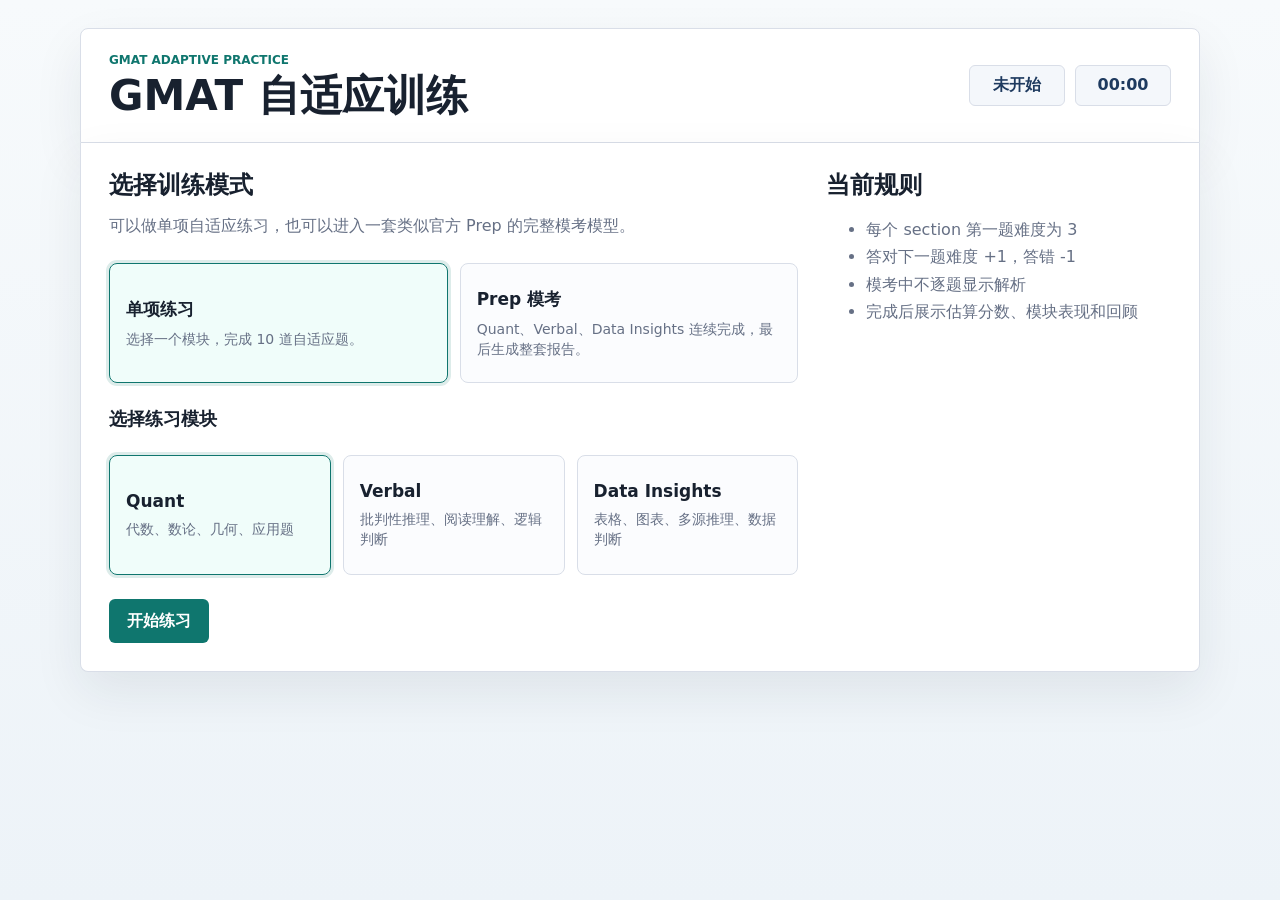
==== index.html @ acc68f7a "Add GMAT adaptive practice prototype" ====
<!doctype html>
<html lang="zh-CN">
  <head>
    <meta charset="utf-8">
    <meta name="viewport" content="width=device-width, initial-scale=1">
    <title>GMAT Adaptive Practice</title>
    <link rel="stylesheet" href="styles.css">
  </head>
  <body>
    <main class="app-shell">
      <section class="topbar">
        <div>
          <p class="eyebrow">GMAT Adaptive Practice</p>
          <h1>GMAT 自适应训练</h1>
        </div>
        <div class="session-meta" aria-live="polite">
          <span id="progressLabel">未开始</span>
          <span id="timerLabel">00:00</span>
        </div>
      </section>

      <section id="startView" class="workspace">
        <div class="intro-panel">
          <h2>选择训练模式</h2>
          <p>可以做单项自适应练习，也可以进入一套类似官方 Prep 的完整模考模型。</p>
          <div class="mode-grid">
            <button class="mode-card active" id="practiceModeButton" type="button">
              <strong>单项练习</strong>
              <span>选择一个模块，完成 10 道自适应题。</span>
            </button>
            <button class="mode-card" id="mockModeButton" type="button">
              <strong>Prep 模考</strong>
              <span>Quant、Verbal、Data Insights 连续完成，最后生成整套报告。</span>
            </button>
          </div>
          <div id="sectionChooser">
            <h3>选择练习模块</h3>
            <div class="section-grid" id="sectionGrid"></div>
          </div>
          <div class="mock-preview hidden" id="mockPreview">
            <h3>Prep 模考结构</h3>
            <div class="section-flow">
              <span>Quant</span>
              <span>Verbal</span>
              <span>Data Insights</span>
            </div>
            <p>演示版每段 10 题，每段独立自适应；正式版可扩展为官方时长、休息、顺序选择和更细评分模型。</p>
          </div>
          <button class="primary-action" id="startButton" type="button">开始练习</button>
        </div>
        <aside class="rules-panel">
          <h2>当前规则</h2>
          <ul>
            <li>每个 section 第一题难度为 3</li>
            <li>答对下一题难度 +1，答错 -1</li>
            <li>模考中不逐题显示解析</li>
            <li>完成后展示估算分数、模块表现和回顾</li>
          </ul>
        </aside>
      </section>

      <section id="breakView" class="break-view hidden">
        <p class="eyebrow" id="breakEyebrow">Section Complete</p>
        <h2 id="breakTitle"></h2>
        <p id="breakSummary"></p>
        <div class="section-flow" id="breakFlow"></div>
        <button class="primary-action" id="nextSectionButton" type="button">进入下一段</button>
      </section>

      <section id="practiceView" class="practice-view hidden">
        <div class="question-header">
          <div>
            <p class="eyebrow" id="questionMeta">Question</p>
            <h2 id="questionStem"></h2>
          </div>
          <div class="difficulty-meter" id="difficultyMeter" aria-label="Difficulty"></div>
        </div>
        <div class="choice-list" id="choiceList"></div>
        <div class="action-row">
          <button class="secondary-action" id="quitButton" type="button">结束本次</button>
          <button class="primary-action" id="submitButton" type="button" disabled>提交答案</button>
        </div>
      </section>

      <section id="resultView" class="result-view hidden">
        <div class="result-head">
          <div>
            <p class="eyebrow">Practice Report</p>
            <h2 id="resultTitle">练习报告</h2>
          </div>
          <button class="primary-action" id="restartButton" type="button">再练一次</button>
        </div>
        <div class="metric-grid" id="metricGrid"></div>
        <div class="report-layout">
          <div>
            <h3>知识点表现</h3>
            <div id="topicReport" class="topic-report"></div>
          </div>
          <div>
            <h3>答题回顾</h3>
            <div id="reviewList" class="review-list"></div>
          </div>
        </div>
      </section>
    </main>

    <script src="data/questions.js"></script>
    <script src="app.js"></script>
  </body>
</html>
---- styles.css ----
:root {
  --ink: #18212f;
  --muted: #667085;
  --line: #d9dee8;
  --surface: #ffffff;
  --band: #f4f7fb;
  --navy: #1e3a5f;
  --teal: #0f766e;
  --gold: #b7791f;
  --red: #b42318;
  --green: #157347;
  --shadow: 0 20px 50px rgba(24, 33, 47, 0.08);
}

* {
  box-sizing: border-box;
}

body {
  margin: 0;
  min-height: 100vh;
  background: linear-gradient(180deg, #f7fafc 0%, #edf3f8 100%);
  color: var(--ink);
  font-family: Inter, ui-sans-serif, system-ui, -apple-system, BlinkMacSystemFont, "Segoe UI", sans-serif;
}

button {
  border: 0;
  font: inherit;
}

.app-shell {
  width: min(1120px, calc(100vw - 32px));
  margin: 0 auto;
  padding: 28px 0 48px;
}

.topbar,
.workspace,
.practice-view,
.break-view,
.result-view {
  background: var(--surface);
  border: 1px solid var(--line);
  box-shadow: var(--shadow);
}

.topbar {
  display: flex;
  align-items: center;
  justify-content: space-between;
  gap: 20px;
  min-height: 112px;
  padding: 24px 28px;
  border-radius: 8px 8px 0 0;
}

.eyebrow {
  margin: 0 0 6px;
  color: var(--teal);
  font-size: 12px;
  font-weight: 700;
  letter-spacing: 0;
  text-transform: uppercase;
}

h1,
h2,
h3,
p {
  margin-top: 0;
}

h1 {
  margin-bottom: 0;
  font-size: clamp(28px, 4vw, 42px);
  line-height: 1.08;
}

h2 {
  margin-bottom: 12px;
  font-size: 24px;
  line-height: 1.2;
}

h3 {
  margin-bottom: 14px;
  font-size: 18px;
}

.session-meta {
  display: flex;
  gap: 10px;
  flex-wrap: wrap;
  justify-content: flex-end;
}

.session-meta span {
  min-width: 96px;
  padding: 9px 12px;
  border: 1px solid var(--line);
  border-radius: 6px;
  background: var(--band);
  color: var(--navy);
  font-weight: 700;
  text-align: center;
}

.workspace {
  display: grid;
  grid-template-columns: minmax(0, 1.6fr) minmax(280px, 0.8fr);
  gap: 28px;
  padding: 28px;
  border-top: 0;
  border-radius: 0 0 8px 8px;
}

.intro-panel p,
.rules-panel li {
  color: var(--muted);
  line-height: 1.7;
}

.mode-grid,
.section-grid {
  display: grid;
  gap: 12px;
  margin: 24px 0;
}

.mode-grid {
  grid-template-columns: repeat(2, minmax(0, 1fr));
}

.section-grid {
  grid-template-columns: repeat(3, minmax(0, 1fr));
}

.mode-card,
.section-option {
  min-height: 120px;
  padding: 16px;
  border: 1px solid var(--line);
  border-radius: 8px;
  background: #fbfcfe;
  color: var(--ink);
  text-align: left;
  cursor: pointer;
}

.mode-card strong,
.section-option strong {
  display: block;
  margin-bottom: 8px;
  font-size: 17px;
}

.mode-card span,
.section-option span {
  color: var(--muted);
  font-size: 14px;
  line-height: 1.45;
}

.mode-card.active,
.section-option.active {
  border-color: var(--teal);
  outline: 3px solid rgba(15, 118, 110, 0.14);
  background: #f0fdfa;
}

.mock-preview {
  margin: 24px 0;
}

.section-flow {
  display: flex;
  gap: 8px;
  flex-wrap: wrap;
  margin: 12px 0 16px;
}

.section-flow span {
  padding: 8px 12px;
  border: 1px solid var(--line);
  border-radius: 6px;
  background: var(--band);
  color: var(--navy);
  font-weight: 800;
}

.section-flow span.active {
  border-color: var(--teal);
  background: #f0fdfa;
  color: var(--teal);
}

.section-flow span.done {
  border-color: rgba(21, 115, 71, 0.3);
  background: #edf8f1;
  color: var(--green);
}

.primary-action,
.secondary-action {
  min-height: 44px;
  padding: 0 18px;
  border-radius: 6px;
  font-weight: 800;
  cursor: pointer;
}

.primary-action {
  background: var(--teal);
  color: white;
}

.primary-action:disabled {
  cursor: not-allowed;
  opacity: 0.45;
}

.secondary-action {
  border: 1px solid var(--line);
  background: var(--surface);
  color: var(--navy);
}

.practice-view,
.break-view,
.result-view {
  padding: 28px;
  border-top: 0;
  border-radius: 0 0 8px 8px;
}

.break-view {
  min-height: 320px;
}

.question-header,
.result-head,
.action-row {
  display: flex;
  align-items: flex-start;
  justify-content: space-between;
  gap: 18px;
}

.question-header {
  margin-bottom: 22px;
}

#questionStem {
  max-width: 820px;
  margin-bottom: 0;
}

.difficulty-meter {
  display: grid;
  grid-template-columns: repeat(5, 18px);
  gap: 5px;
  padding-top: 6px;
}

.difficulty-meter span {
  width: 18px;
  height: 26px;
  border-radius: 4px;
  background: #d8e2ec;
}

.difficulty-meter span.active {
  background: var(--gold);
}

.choice-list {
  display: grid;
  gap: 12px;
  margin: 22px 0 28px;
}

.choice-button {
  display: flex;
  align-items: flex-start;
  gap: 12px;
  width: 100%;
  min-height: 56px;
  padding: 15px 16px;
  border: 1px solid var(--line);
  border-radius: 8px;
  background: #fbfcfe;
  color: var(--ink);
  text-align: left;
  cursor: pointer;
}

.choice-button .letter {
  display: inline-grid;
  place-items: center;
  flex: 0 0 28px;
  width: 28px;
  height: 28px;
  border-radius: 50%;
  background: #e8eef5;
  color: var(--navy);
  font-weight: 800;
}

.choice-button.active {
  border-color: var(--navy);
  background: #eef5ff;
}

.action-row {
  align-items: center;
}

.metric-grid {
  display: grid;
  grid-template-columns: repeat(4, minmax(0, 1fr));
  gap: 12px;
  margin: 24px 0;
}

.metric {
  min-height: 100px;
  padding: 16px;
  border: 1px solid var(--line);
  border-radius: 8px;
  background: var(--band);
}

.metric span {
  display: block;
  color: var(--muted);
  font-size: 13px;
}

.metric strong {
  display: block;
  margin-top: 8px;
  font-size: 26px;
}

.report-layout {
  display: grid;
  grid-template-columns: minmax(260px, 0.8fr) minmax(0, 1.4fr);
  gap: 22px;
}

.topic-report,
.review-list {
  display: grid;
  gap: 10px;
}

.topic-row,
.review-item {
  padding: 14px;
  border: 1px solid var(--line);
  border-radius: 8px;
  background: #fbfcfe;
}

.topic-row {
  display: flex;
  align-items: center;
  justify-content: space-between;
  gap: 14px;
}

.review-item strong {
  display: block;
  margin-bottom: 8px;
}

.review-item p {
  margin-bottom: 8px;
  color: var(--muted);
  line-height: 1.55;
}

.status-ok {
  color: var(--green);
  font-weight: 800;
}

.status-bad {
  color: var(--red);
  font-weight: 800;
}

.hidden {
  display: none;
}

@media (max-width: 860px) {
  .topbar,
  .question-header,
  .result-head,
  .action-row {
    flex-direction: column;
    align-items: stretch;
  }

  .session-meta {
    justify-content: flex-start;
  }

  .workspace,
  .report-layout {
    grid-template-columns: 1fr;
  }

  .mode-grid,
  .section-grid,
  .metric-grid {
    grid-template-columns: 1fr;
  }
}
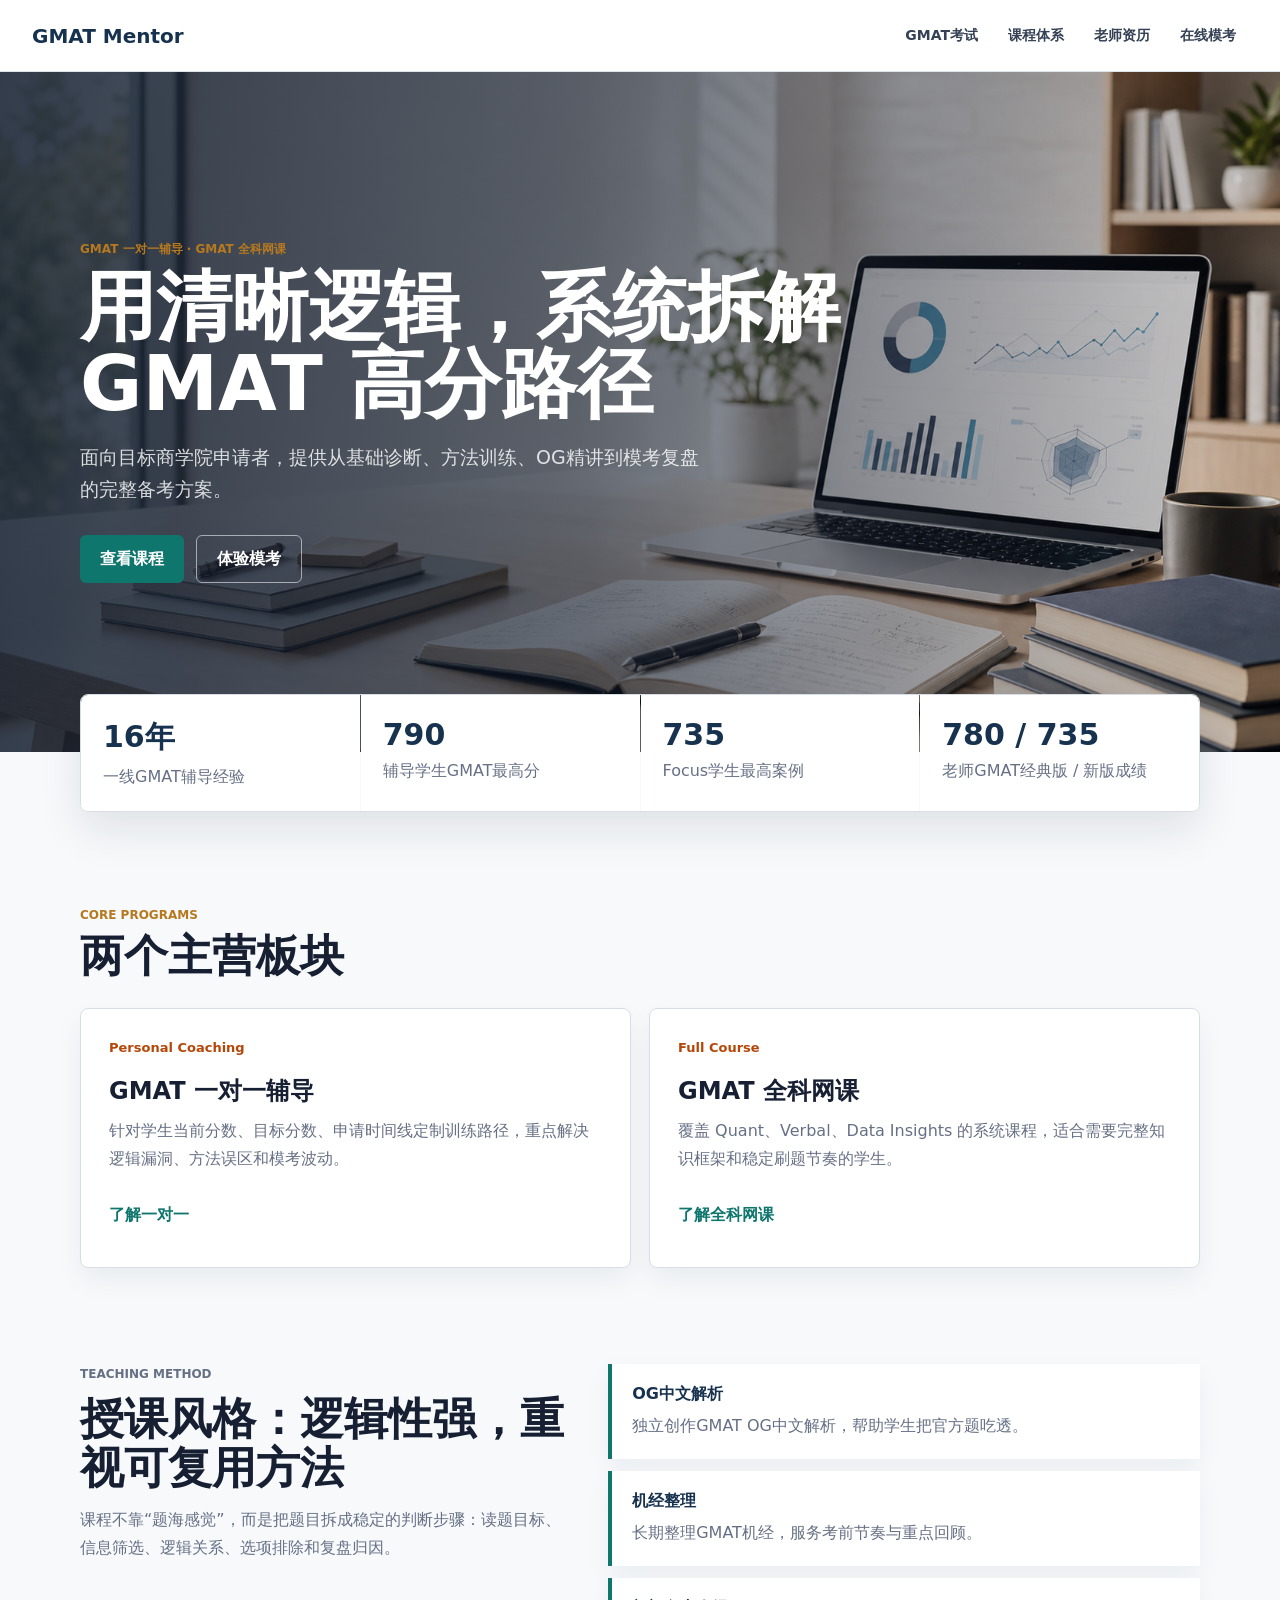
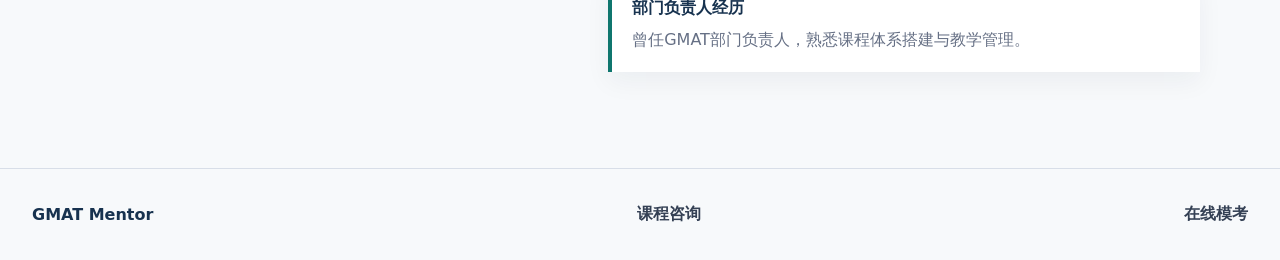
==== commit 47038e7d: "Add GMAT course marketing pages" ====
--- a/index.html
+++ b/index.html
@@ -3,108 +3,106 @@
   <head>
     <meta charset="utf-8">
     <meta name="viewport" content="width=device-width, initial-scale=1">
-    <title>GMAT Adaptive Practice</title>
-    <link rel="stylesheet" href="styles.css">
+    <title>GMAT 高分备考 | 一对一辅导与全科网课</title>
+    <link rel="stylesheet" href="site.css">
   </head>
   <body>
-    <main class="app-shell">
-      <section class="topbar">
-        <div>
-          <p class="eyebrow">GMAT Adaptive Practice</p>
-          <h1>GMAT 自适应训练</h1>
-        </div>
-        <div class="session-meta" aria-live="polite">
-          <span id="progressLabel">未开始</span>
-          <span id="timerLabel">00:00</span>
+    <header class="site-header">
+      <a class="brand" href="index.html">GMAT Mentor</a>
+      <nav class="site-nav" aria-label="主导航">
+        <a href="gmat.html">GMAT考试</a>
+        <a href="courses.html">课程体系</a>
+        <a href="teacher.html">老师资历</a>
+        <a href="practice.html">在线模考</a>
+      </nav>
+    </header>
+
+    <main>
+      <section class="hero">
+        <img class="hero-image" src="assets/gmat-hero.png" alt="GMAT备考学习桌面">
+        <div class="hero-overlay"></div>
+        <div class="hero-content">
+          <p class="eyebrow">GMAT 一对一辅导 · GMAT 全科网课</p>
+          <h1>用清晰逻辑，系统拆解 GMAT 高分路径</h1>
+          <p class="hero-copy">
+            面向目标商学院申请者，提供从基础诊断、方法训练、OG精讲到模考复盘的完整备考方案。
+          </p>
+          <div class="hero-actions">
+            <a class="primary-link" href="courses.html">查看课程</a>
+            <a class="secondary-link" href="practice.html">体验模考</a>
+          </div>
         </div>
       </section>
 
-      <section id="startView" class="workspace">
-        <div class="intro-panel">
-          <h2>选择训练模式</h2>
-          <p>可以做单项自适应练习，也可以进入一套类似官方 Prep 的完整模考模型。</p>
-          <div class="mode-grid">
-            <button class="mode-card active" id="practiceModeButton" type="button">
-              <strong>单项练习</strong>
-              <span>选择一个模块，完成 10 道自适应题。</span>
-            </button>
-            <button class="mode-card" id="mockModeButton" type="button">
-              <strong>Prep 模考</strong>
-              <span>Quant、Verbal、Data Insights 连续完成，最后生成整套报告。</span>
-            </button>
-          </div>
-          <div id="sectionChooser">
-            <h3>选择练习模块</h3>
-            <div class="section-grid" id="sectionGrid"></div>
-          </div>
-          <div class="mock-preview hidden" id="mockPreview">
-            <h3>Prep 模考结构</h3>
-            <div class="section-flow">
-              <span>Quant</span>
-              <span>Verbal</span>
-              <span>Data Insights</span>
-            </div>
-            <p>演示版每段 10 题，每段独立自适应；正式版可扩展为官方时长、休息、顺序选择和更细评分模型。</p>
-          </div>
-          <button class="primary-action" id="startButton" type="button">开始练习</button>
+      <section class="stats-band">
+        <div>
+          <strong>16年</strong>
+          <span>一线GMAT辅导经验</span>
         </div>
-        <aside class="rules-panel">
-          <h2>当前规则</h2>
-          <ul>
-            <li>每个 section 第一题难度为 3</li>
-            <li>答对下一题难度 +1，答错 -1</li>
-            <li>模考中不逐题显示解析</li>
-            <li>完成后展示估算分数、模块表现和回顾</li>
-          </ul>
-        </aside>
-      </section>
-
-      <section id="breakView" class="break-view hidden">
-        <p class="eyebrow" id="breakEyebrow">Section Complete</p>
-        <h2 id="breakTitle"></h2>
-        <p id="breakSummary"></p>
-        <div class="section-flow" id="breakFlow"></div>
-        <button class="primary-action" id="nextSectionButton" type="button">进入下一段</button>
-      </section>
-
-      <section id="practiceView" class="practice-view hidden">
-        <div class="question-header">
-          <div>
-            <p class="eyebrow" id="questionMeta">Question</p>
-            <h2 id="questionStem"></h2>
-          </div>
-          <div class="difficulty-meter" id="difficultyMeter" aria-label="Difficulty"></div>
+        <div>
+          <strong>790</strong>
+          <span>辅导学生GMAT最高分</span>
         </div>
-        <div class="choice-list" id="choiceList"></div>
-        <div class="action-row">
-          <button class="secondary-action" id="quitButton" type="button">结束本次</button>
-          <button class="primary-action" id="submitButton" type="button" disabled>提交答案</button>
+        <div>
+          <strong>735</strong>
+          <span>Focus学生最高案例</span>
+        </div>
+        <div>
+          <strong>780 / 735</strong>
+          <span>老师GMAT经典版 / 新版成绩</span>
         </div>
       </section>
 
-      <section id="resultView" class="result-view hidden">
-        <div class="result-head">
+      <section class="section-wrap">
+        <div class="section-head">
+          <p class="eyebrow">Core Programs</p>
+          <h2>两个主营板块</h2>
+        </div>
+        <div class="program-grid">
+          <article class="program-card">
+            <span class="program-kicker">Personal Coaching</span>
+            <h3>GMAT 一对一辅导</h3>
+            <p>针对学生当前分数、目标分数、申请时间线定制训练路径，重点解决逻辑漏洞、方法误区和模考波动。</p>
+            <a href="courses.html#one-on-one">了解一对一</a>
+          </article>
+          <article class="program-card">
+            <span class="program-kicker">Full Course</span>
+            <h3>GMAT 全科网课</h3>
+            <p>覆盖 Quant、Verbal、Data Insights 的系统课程，适合需要完整知识框架和稳定刷题节奏的学生。</p>
+            <a href="courses.html#online-course">了解全科网课</a>
+          </article>
+        </div>
+      </section>
+
+      <section class="split-section">
+        <div>
+          <p class="eyebrow">Teaching Method</p>
+          <h2>授课风格：逻辑性强，重视可复用方法</h2>
+          <p>
+            课程不靠“题海感觉”，而是把题目拆成稳定的判断步骤：读题目标、信息筛选、逻辑关系、选项排除和复盘归因。
+          </p>
+        </div>
+        <div class="feature-list">
           <div>
-            <p class="eyebrow">Practice Report</p>
-            <h2 id="resultTitle">练习报告</h2>
-          </div>
-          <button class="primary-action" id="restartButton" type="button">再练一次</button>
-        </div>
-        <div class="metric-grid" id="metricGrid"></div>
-        <div class="report-layout">
-          <div>
-            <h3>知识点表现</h3>
-            <div id="topicReport" class="topic-report"></div>
+            <strong>OG中文解析</strong>
+            <span>独立创作GMAT OG中文解析，帮助学生把官方题吃透。</span>
           </div>
           <div>
-            <h3>答题回顾</h3>
-            <div id="reviewList" class="review-list"></div>
+            <strong>机经整理</strong>
+            <span>长期整理GMAT机经，服务考前节奏与重点回顾。</span>
+          </div>
+          <div>
+            <strong>部门负责人经历</strong>
+            <span>曾任GMAT部门负责人，熟悉课程体系搭建与教学管理。</span>
           </div>
         </div>
       </section>
     </main>
 
-    <script src="data/questions.js"></script>
-    <script src="app.js"></script>
+    <footer class="site-footer">
+      <span>GMAT Mentor</span>
+      <a href="courses.html">课程咨询</a>
+      <a href="practice.html">在线模考</a>
+    </footer>
   </body>
 </html>
--- a/site.css
+++ b/site.css
@@ -0,0 +1,500 @@
+:root {
+  --ink: #172033;
+  --muted: #667085;
+  --line: #d8dee8;
+  --paper: #ffffff;
+  --soft: #f4f7fa;
+  --teal: #0f766e;
+  --navy: #17324f;
+  --gold: #b7791f;
+  --coral: #b54708;
+  --shadow: 0 18px 44px rgba(23, 32, 51, 0.1);
+}
+
+* {
+  box-sizing: border-box;
+}
+
+body {
+  margin: 0;
+  background: #f7f9fb;
+  color: var(--ink);
+  font-family: Inter, ui-sans-serif, system-ui, -apple-system, BlinkMacSystemFont, "Segoe UI", sans-serif;
+}
+
+a {
+  color: inherit;
+  text-decoration: none;
+}
+
+.site-header {
+  position: sticky;
+  top: 0;
+  z-index: 10;
+  display: flex;
+  align-items: center;
+  justify-content: space-between;
+  gap: 24px;
+  min-height: 72px;
+  padding: 0 32px;
+  border-bottom: 1px solid rgba(216, 222, 232, 0.85);
+  background: rgba(255, 255, 255, 0.94);
+  backdrop-filter: blur(12px);
+}
+
+.brand {
+  color: var(--navy);
+  font-size: 20px;
+  font-weight: 900;
+}
+
+.site-nav {
+  display: flex;
+  align-items: center;
+  gap: 6px;
+  flex-wrap: wrap;
+  justify-content: flex-end;
+}
+
+.site-nav a {
+  padding: 10px 12px;
+  border-radius: 6px;
+  color: #344054;
+  font-size: 14px;
+  font-weight: 750;
+}
+
+.site-nav a:hover,
+.site-nav a.active {
+  background: #e8f4f2;
+  color: var(--teal);
+}
+
+.hero {
+  position: relative;
+  min-height: 680px;
+  display: grid;
+  align-items: center;
+  overflow: hidden;
+}
+
+.hero-image {
+  position: absolute;
+  inset: 0;
+  width: 100%;
+  height: 100%;
+  object-fit: cover;
+}
+
+.hero-overlay {
+  position: absolute;
+  inset: 0;
+  background: linear-gradient(90deg, rgba(14, 25, 42, 0.84) 0%, rgba(14, 25, 42, 0.62) 46%, rgba(14, 25, 42, 0.12) 100%);
+}
+
+.hero-content {
+  position: relative;
+  width: min(1120px, calc(100vw - 32px));
+  margin: 0 auto;
+  color: #ffffff;
+}
+
+.eyebrow {
+  margin: 0 0 10px;
+  color: var(--gold);
+  font-size: 12px;
+  font-weight: 900;
+  letter-spacing: 0;
+  text-transform: uppercase;
+}
+
+h1,
+h2,
+h3,
+p {
+  margin-top: 0;
+}
+
+h1 {
+  max-width: 760px;
+  margin-bottom: 18px;
+  font-size: clamp(40px, 6vw, 76px);
+  line-height: 1.02;
+}
+
+h2 {
+  margin-bottom: 14px;
+  font-size: clamp(28px, 4vw, 44px);
+  line-height: 1.1;
+}
+
+h3 {
+  margin-bottom: 10px;
+  font-size: 24px;
+}
+
+.hero-copy {
+  max-width: 620px;
+  margin-bottom: 30px;
+  color: rgba(255, 255, 255, 0.82);
+  font-size: 19px;
+  line-height: 1.7;
+}
+
+.hero-actions,
+.site-footer {
+  display: flex;
+  gap: 12px;
+  flex-wrap: wrap;
+}
+
+.primary-link,
+.secondary-link {
+  display: inline-flex;
+  align-items: center;
+  justify-content: center;
+  min-height: 48px;
+  padding: 0 20px;
+  border-radius: 6px;
+  font-weight: 850;
+}
+
+.primary-link {
+  background: var(--teal);
+  color: #ffffff;
+}
+
+.secondary-link {
+  border: 1px solid rgba(255, 255, 255, 0.55);
+  color: #ffffff;
+}
+
+.stats-band {
+  display: grid;
+  grid-template-columns: repeat(4, minmax(0, 1fr));
+  gap: 1px;
+  width: min(1120px, calc(100vw - 32px));
+  margin: -58px auto 0;
+  position: relative;
+  border: 1px solid var(--line);
+  border-radius: 8px;
+  overflow: hidden;
+  box-shadow: var(--shadow);
+}
+
+.stats-band div {
+  min-height: 116px;
+  padding: 22px;
+  background: var(--paper);
+}
+
+.stats-band strong {
+  display: block;
+  color: var(--navy);
+  font-size: 30px;
+}
+
+.stats-band span {
+  display: block;
+  margin-top: 8px;
+  color: var(--muted);
+  line-height: 1.4;
+}
+
+.section-wrap,
+.split-section,
+.timeline-section,
+.course-detail,
+.teacher-hero,
+.credentials-grid,
+.quote-section,
+.cta-band {
+  width: min(1120px, calc(100vw - 32px));
+  margin: 0 auto;
+}
+
+.section-wrap,
+.timeline-section {
+  padding: 96px 0 0;
+}
+
+.section-wrap.compact {
+  padding-top: 58px;
+}
+
+.section-head {
+  max-width: 720px;
+  margin-bottom: 28px;
+}
+
+.program-grid,
+.exam-grid,
+.credentials-grid {
+  display: grid;
+  grid-template-columns: repeat(2, minmax(0, 1fr));
+  gap: 18px;
+}
+
+.program-card,
+.exam-grid article,
+.credentials-grid article,
+.score-panel {
+  border: 1px solid var(--line);
+  border-radius: 8px;
+  background: var(--paper);
+  box-shadow: 0 12px 28px rgba(23, 32, 51, 0.06);
+}
+
+.program-card {
+  min-height: 260px;
+  padding: 28px;
+}
+
+.program-kicker {
+  display: inline-block;
+  margin-bottom: 20px;
+  color: var(--coral);
+  font-size: 13px;
+  font-weight: 850;
+}
+
+.program-card p,
+.split-section p,
+.exam-grid p,
+.course-detail p,
+.credentials-grid p,
+.page-hero p,
+.teacher-hero p,
+.cta-band p {
+  color: var(--muted);
+  line-height: 1.75;
+}
+
+.program-card a {
+  display: inline-block;
+  margin-top: 16px;
+  color: var(--teal);
+  font-weight: 850;
+}
+
+.split-section {
+  display: grid;
+  grid-template-columns: minmax(0, 0.9fr) minmax(0, 1.1fr);
+  gap: 44px;
+  align-items: start;
+  padding: 96px 0;
+}
+
+.feature-list,
+.timeline {
+  display: grid;
+  gap: 12px;
+}
+
+.feature-list div,
+.timeline div {
+  padding: 20px;
+  border-left: 4px solid var(--teal);
+  background: #ffffff;
+  box-shadow: 0 10px 24px rgba(23, 32, 51, 0.05);
+}
+
+.feature-list strong,
+.timeline strong {
+  display: block;
+  margin-bottom: 8px;
+  color: var(--navy);
+}
+
+.feature-list span,
+.timeline span {
+  color: var(--muted);
+  line-height: 1.6;
+}
+
+.page-hero {
+  width: min(1120px, calc(100vw - 32px));
+  margin: 0 auto;
+  padding: 86px 0 32px;
+}
+
+.page-hero h1,
+.teacher-hero h1 {
+  color: var(--navy);
+  font-size: clamp(38px, 6vw, 68px);
+}
+
+.exam-grid {
+  grid-template-columns: repeat(3, minmax(0, 1fr));
+}
+
+.exam-grid article,
+.credentials-grid article {
+  min-height: 240px;
+  padding: 24px;
+}
+
+.exam-grid span {
+  display: inline-flex;
+  margin-bottom: 24px;
+  color: var(--gold);
+  font-size: 14px;
+  font-weight: 900;
+}
+
+.timeline-section {
+  padding-bottom: 96px;
+}
+
+.timeline {
+  grid-template-columns: repeat(4, minmax(0, 1fr));
+}
+
+.course-detail {
+  display: grid;
+  grid-template-columns: minmax(0, 0.9fr) minmax(0, 1fr);
+  gap: 42px;
+  align-items: center;
+  margin-top: 28px;
+  padding: 42px;
+  border: 1px solid var(--line);
+  border-radius: 8px;
+  background: var(--paper);
+}
+
+.course-detail.muted {
+  background: #eef6f5;
+}
+
+.course-detail ul {
+  display: grid;
+  gap: 12px;
+  margin: 0;
+  padding: 0;
+  list-style: none;
+}
+
+.course-detail li {
+  padding: 14px 16px;
+  border-radius: 6px;
+  background: rgba(255, 255, 255, 0.75);
+  color: #344054;
+  font-weight: 750;
+}
+
+.cta-band {
+  margin-top: 40px;
+  margin-bottom: 80px;
+  padding: 42px;
+  border-radius: 8px;
+  background: var(--navy);
+  color: #ffffff;
+}
+
+.cta-band p {
+  color: rgba(255, 255, 255, 0.78);
+}
+
+.teacher-hero {
+  display: grid;
+  grid-template-columns: minmax(0, 1.15fr) minmax(300px, 0.7fr);
+  gap: 28px;
+  align-items: end;
+  padding: 86px 0 42px;
+}
+
+.score-panel {
+  padding: 28px;
+}
+
+.score-panel span {
+  color: var(--muted);
+  font-weight: 800;
+}
+
+.score-panel strong {
+  display: block;
+  margin: 14px 0;
+  color: var(--teal);
+  font-size: 34px;
+  line-height: 1.1;
+}
+
+.credentials-grid {
+  padding-bottom: 36px;
+}
+
+.quote-section {
+  margin-bottom: 86px;
+  padding: 42px;
+  border-radius: 8px;
+  background: #fff7ed;
+  color: var(--coral);
+}
+
+.quote-section p {
+  margin: 0;
+  font-size: clamp(26px, 4vw, 42px);
+  font-weight: 900;
+  line-height: 1.2;
+}
+
+.site-footer {
+  justify-content: space-between;
+  align-items: center;
+  min-height: 92px;
+  padding: 0 32px;
+  border-top: 1px solid var(--line);
+  color: var(--muted);
+}
+
+.site-footer span {
+  color: var(--navy);
+  font-weight: 900;
+}
+
+.site-footer a {
+  color: #344054;
+  font-weight: 750;
+}
+
+@media (max-width: 880px) {
+  .site-header {
+    align-items: flex-start;
+    flex-direction: column;
+    padding: 16px;
+  }
+
+  .site-nav {
+    justify-content: flex-start;
+  }
+
+  .hero {
+    min-height: 620px;
+  }
+
+  .hero-overlay {
+    background: rgba(14, 25, 42, 0.78);
+  }
+
+  .stats-band,
+  .program-grid,
+  .exam-grid,
+  .split-section,
+  .timeline,
+  .course-detail,
+  .teacher-hero,
+  .credentials-grid {
+    grid-template-columns: 1fr;
+  }
+
+  .stats-band {
+    margin-top: 0;
+  }
+
+  .section-wrap,
+  .split-section,
+  .timeline-section {
+    padding-top: 58px;
+  }
+}
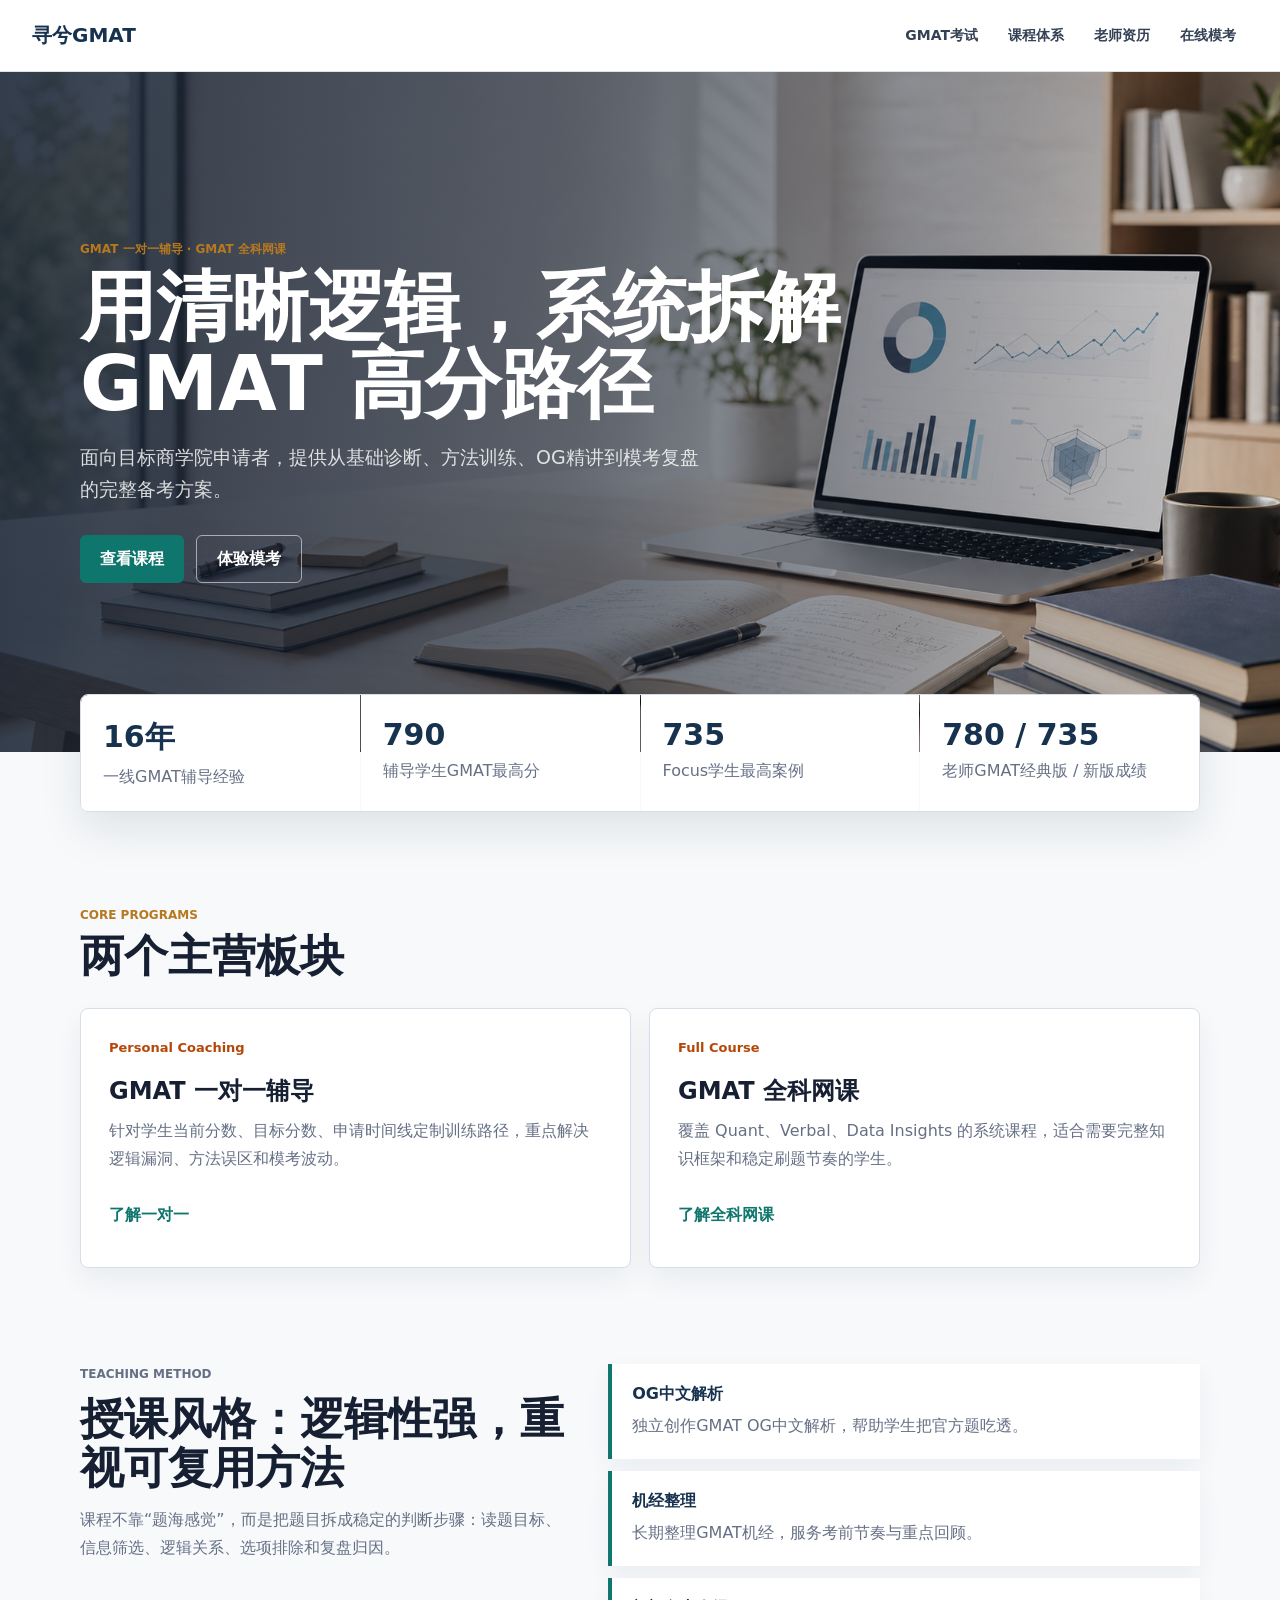
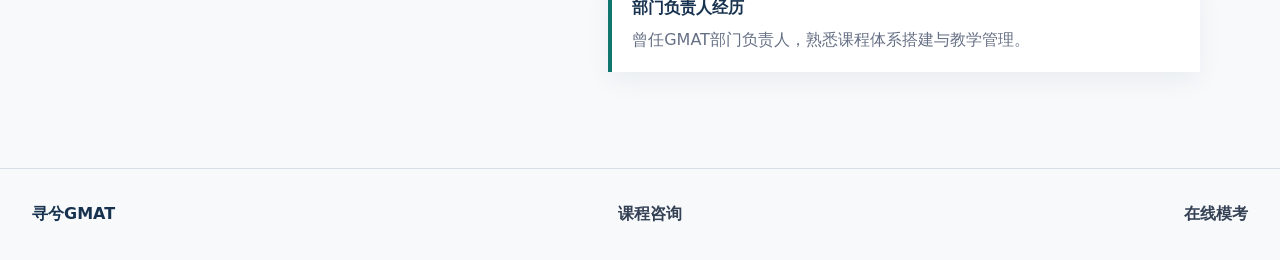
==== commit a1689b43: "Update Xunxi GMAT one-on-one course page" ====
--- a/index.html
+++ b/index.html
@@ -8,7 +8,7 @@
   </head>
   <body>
     <header class="site-header">
-      <a class="brand" href="index.html">GMAT Mentor</a>
+      <a class="brand" href="index.html">寻兮GMAT</a>
       <nav class="site-nav" aria-label="主导航">
         <a href="gmat.html">GMAT考试</a>
         <a href="courses.html">课程体系</a>
@@ -100,7 +100,7 @@
     </main>
 
     <footer class="site-footer">
-      <span>GMAT Mentor</span>
+      <span>寻兮GMAT</span>
       <a href="courses.html">课程咨询</a>
       <a href="practice.html">在线模考</a>
     </footer>
--- a/site.css
+++ b/site.css
@@ -318,6 +318,49 @@
   padding: 86px 0 32px;
 }
 
+.course-hero {
+  min-height: 520px;
+  display: grid;
+  align-content: center;
+  gap: 26px;
+  width: min(1120px, calc(100vw - 32px));
+  margin: 0 auto;
+  padding: 86px 0 52px;
+}
+
+.course-hero h1 {
+  max-width: 1080px;
+  color: var(--navy);
+  font-size: clamp(38px, 5.2vw, 68px);
+  word-break: keep-all;
+}
+
+.course-hero p {
+  max-width: 720px;
+  color: var(--muted);
+  font-size: 20px;
+  line-height: 1.75;
+}
+
+.promise-row {
+  display: grid;
+  grid-template-columns: repeat(4, minmax(0, 1fr));
+  gap: 18px;
+  margin-top: 18px;
+}
+
+.promise-row span {
+  display: grid;
+  place-items: center;
+  min-height: 150px;
+  border: 2px dashed rgba(181, 71, 8, 0.42);
+  border-radius: 999px;
+  background: #fff7ed;
+  color: var(--coral);
+  font-size: 24px;
+  font-weight: 900;
+}
+
 .page-hero h1,
 .teacher-hero h1 {
   color: var(--navy);
@@ -362,6 +405,139 @@
   background: var(--paper);
 }
 
+.vip-section {
+  width: min(1120px, calc(100vw - 32px));
+  margin: 0 auto;
+  padding-bottom: 38px;
+}
+
+.section-head.centered {
+  max-width: 780px;
+  margin: 0 auto 32px;
+  text-align: center;
+}
+
+.section-head.centered p {
+  color: var(--muted);
+  line-height: 1.7;
+}
+
+.pill-grid,
+.student-grid,
+.service-grid {
+  display: grid;
+  gap: 18px;
+}
+
+.pill-grid {
+  grid-template-columns: repeat(4, minmax(0, 1fr));
+  margin-bottom: 76px;
+}
+
+.pill-grid article {
+  min-height: 230px;
+  padding: 24px;
+  border: 1px solid var(--line);
+  border-radius: 8px;
+  background: var(--paper);
+  box-shadow: 0 12px 28px rgba(23, 32, 51, 0.06);
+}
+
+.pill-grid strong,
+.service-grid strong {
+  display: block;
+  margin-bottom: 12px;
+  color: var(--navy);
+  font-size: 24px;
+}
+
+.pill-grid p,
+.service-grid p,
+.schedule-panel p {
+  color: var(--muted);
+  line-height: 1.7;
+}
+
+.student-grid {
+  grid-template-columns: repeat(2, minmax(0, 1fr));
+  margin-bottom: 76px;
+}
+
+.student-grid article {
+  display: grid;
+  place-items: center;
+  min-height: 150px;
+  padding: 24px;
+  border-radius: 8px;
+  color: #263345;
+  font-size: clamp(22px, 3vw, 34px);
+  font-weight: 900;
+}
+
+.student-grid article:nth-child(1),
+.student-grid article:nth-child(4) {
+  background: #fff1f2;
+}
+
+.student-grid article:nth-child(2) {
+  background: #eef8f6;
+}
+
+.student-grid article:nth-child(3) {
+  background: #eef4ff;
+}
+
+.schedule-panel {
+  display: grid;
+  grid-template-columns: minmax(0, 0.85fr) minmax(0, 1.15fr);
+  gap: 34px;
+  align-items: center;
+  margin-bottom: 76px;
+  padding: 42px;
+  border-radius: 8px;
+  background: linear-gradient(135deg, #fff7ed 0%, #ffffff 56%, #eef8f6 100%);
+  border: 1px solid var(--line);
+}
+
+.subject-list {
+  display: grid;
+  gap: 14px;
+}
+
+.subject-list div {
+  padding: 22px;
+  border-radius: 8px;
+  background: rgba(255, 255, 255, 0.82);
+  box-shadow: 0 10px 24px rgba(23, 32, 51, 0.05);
+}
+
+.subject-list strong {
+  display: block;
+  margin-bottom: 8px;
+  color: var(--ink);
+  font-size: 22px;
+}
+
+.subject-list span {
+  color: #9b6b66;
+  font-size: 18px;
+  font-weight: 750;
+}
+
+.service-grid {
+  grid-template-columns: repeat(2, minmax(0, 1fr));
+  margin-bottom: 32px;
+}
+
+.service-grid article {
+  min-height: 210px;
+  padding: 30px;
+  border-radius: 8px;
+  background: var(--paper);
+  border: 1px solid var(--line);
+  box-shadow: 0 12px 28px rgba(23, 32, 51, 0.06);
+}
+
 .course-detail.muted {
   background: #eef6f5;
 }
@@ -483,9 +659,19 @@
   .split-section,
   .timeline,
   .course-detail,
+  .promise-row,
+  .pill-grid,
+  .student-grid,
+  .schedule-panel,
+  .service-grid,
   .teacher-hero,
   .credentials-grid {
     grid-template-columns: 1fr;
+  }
+
+  .promise-row span {
+    min-height: 92px;
+    border-radius: 8px;
   }
 
   .stats-band {
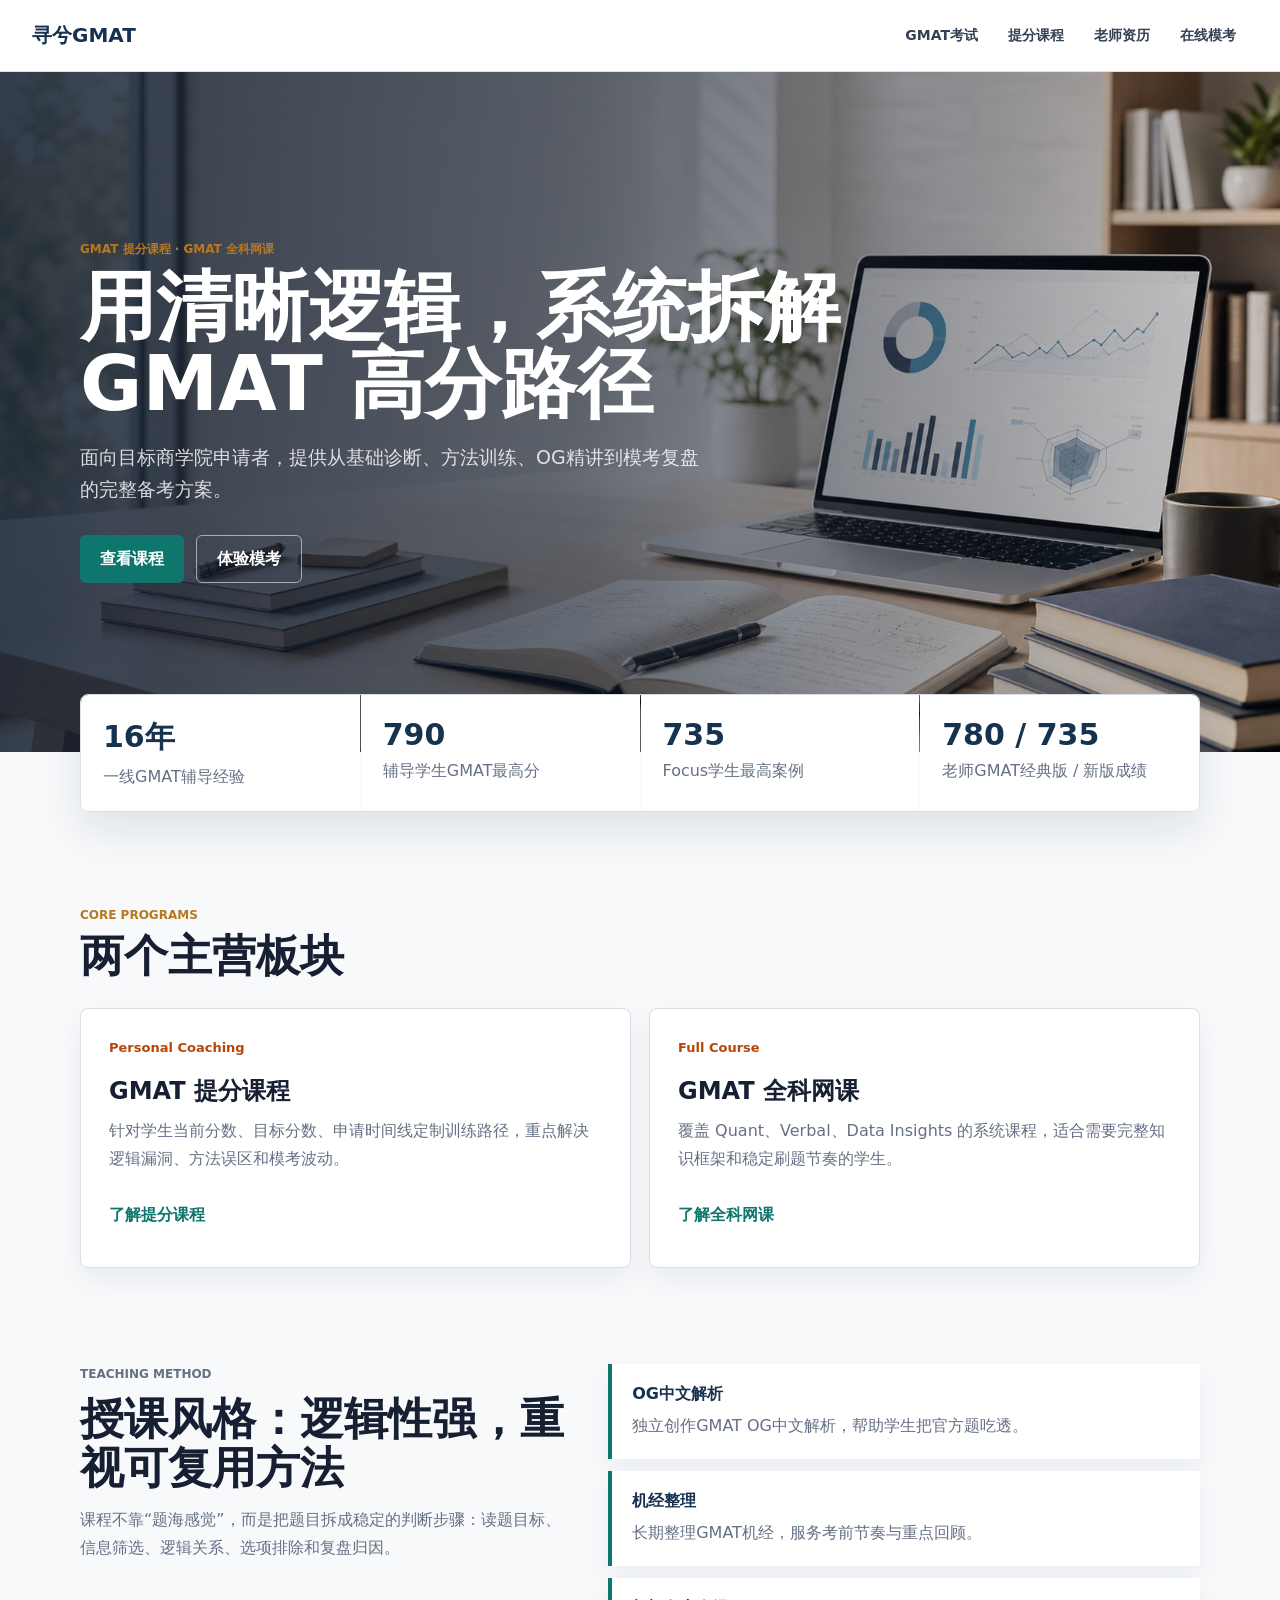
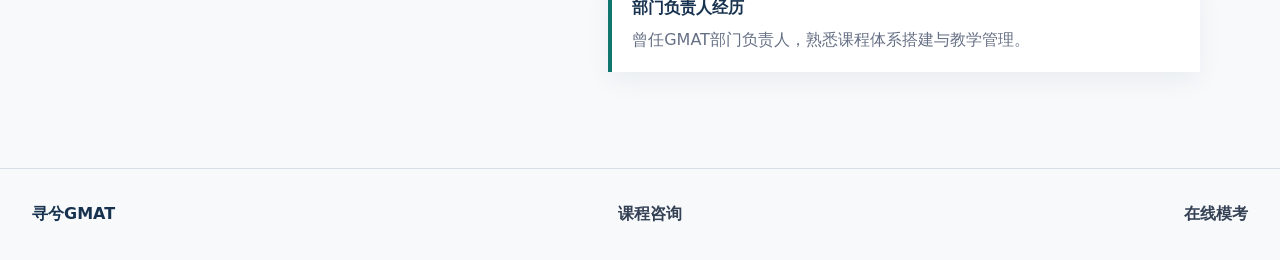
==== commit eb374a9e: "Update course page to score improvement positioning" ====
--- a/index.html
+++ b/index.html
@@ -3,7 +3,7 @@
   <head>
     <meta charset="utf-8">
     <meta name="viewport" content="width=device-width, initial-scale=1">
-    <title>GMAT 高分备考 | 一对一辅导与全科网课</title>
+    <title>GMAT 高分备考 | 提分课程与全科网课</title>
     <link rel="stylesheet" href="site.css">
   </head>
   <body>
@@ -11,7 +11,7 @@
       <a class="brand" href="index.html">寻兮GMAT</a>
       <nav class="site-nav" aria-label="主导航">
         <a href="gmat.html">GMAT考试</a>
-        <a href="courses.html">课程体系</a>
+        <a href="courses.html">提分课程</a>
         <a href="teacher.html">老师资历</a>
         <a href="practice.html">在线模考</a>
       </nav>
@@ -22,7 +22,7 @@
         <img class="hero-image" src="assets/gmat-hero.png" alt="GMAT备考学习桌面">
         <div class="hero-overlay"></div>
         <div class="hero-content">
-          <p class="eyebrow">GMAT 一对一辅导 · GMAT 全科网课</p>
+          <p class="eyebrow">GMAT 提分课程 · GMAT 全科网课</p>
           <h1>用清晰逻辑，系统拆解 GMAT 高分路径</h1>
           <p class="hero-copy">
             面向目标商学院申请者，提供从基础诊断、方法训练、OG精讲到模考复盘的完整备考方案。
@@ -61,9 +61,9 @@
         <div class="program-grid">
           <article class="program-card">
             <span class="program-kicker">Personal Coaching</span>
-            <h3>GMAT 一对一辅导</h3>
+            <h3>GMAT 提分课程</h3>
             <p>针对学生当前分数、目标分数、申请时间线定制训练路径，重点解决逻辑漏洞、方法误区和模考波动。</p>
-            <a href="courses.html#one-on-one">了解一对一</a>
+            <a href="courses.html#one-on-one">了解提分课程</a>
           </article>
           <article class="program-card">
             <span class="program-kicker">Full Course</span>
--- a/site.css
+++ b/site.css
@@ -342,23 +342,42 @@
   line-height: 1.75;
 }
 
-.promise-row {
+.advantage-strip {
   display: grid;
   grid-template-columns: repeat(4, minmax(0, 1fr));
-  gap: 18px;
+  gap: 14px;
   margin-top: 18px;
 }
 
-.promise-row span {
-  display: grid;
-  place-items: center;
-  min-height: 150px;
-  border: 2px dashed rgba(181, 71, 8, 0.42);
-  border-radius: 999px;
-  background: #fff7ed;
+.advantage-strip article {
+  min-height: 168px;
+  padding: 22px;
+  border-radius: 8px;
+  background: #ffffff;
+  border: 1px solid rgba(216, 222, 232, 0.92);
+  box-shadow: 0 14px 34px rgba(23, 32, 51, 0.07);
+}
+
+.advantage-strip span {
+  display: inline-flex;
+  margin-bottom: 18px;
   color: var(--coral);
-  font-size: 24px;
-  font-weight: 900;
+  font-size: 13px;
+  font-weight: 900;
+}
+
+.advantage-strip strong {
+  display: block;
+  margin-bottom: 8px;
+  color: var(--navy);
+  font-size: 25px;
+}
+
+.advantage-strip p {
+  margin: 0;
+  color: var(--muted);
+  font-size: 15px;
+  line-height: 1.6;
 }
 
 .page-hero h1,
@@ -422,20 +441,21 @@
   line-height: 1.7;
 }
 
-.pill-grid,
+.coach-grid,
 .student-grid,
 .service-grid {
   display: grid;
   gap: 18px;
 }
 
-.pill-grid {
-  grid-template-columns: repeat(4, minmax(0, 1fr));
+.coach-grid {
+  grid-template-columns: minmax(0, 1.35fr) minmax(280px, 0.75fr);
+  align-items: stretch;
   margin-bottom: 76px;
 }
 
-.pill-grid article {
-  min-height: 230px;
+.scoreboard-card,
+.support-card {
   padding: 24px;
   border: 1px solid var(--line);
   border-radius: 8px;
@@ -443,7 +463,79 @@
   box-shadow: 0 12px 28px rgba(23, 32, 51, 0.06);
 }
 
-.pill-grid strong,
+.scoreboard-card {
+  grid-row: span 3;
+  min-height: 460px;
+  padding: 34px;
+  background: linear-gradient(135deg, #ffffff 0%, #f7fbff 48%, #eef8f6 100%);
+}
+
+.scoreboard-card h3 {
+  max-width: 680px;
+  margin-bottom: 14px;
+  color: var(--navy);
+  font-size: clamp(28px, 4vw, 46px);
+  line-height: 1.12;
+}
+
+.scoreboard-card > p {
+  max-width: 720px;
+  color: var(--muted);
+  line-height: 1.75;
+}
+
+.scoreboard-list {
+  display: grid;
+  grid-template-columns: repeat(2, minmax(0, 1fr));
+  gap: 14px;
+  margin: 28px 0;
+}
+
+.scoreboard-list div {
+  min-height: 154px;
+  padding: 20px;
+  border-radius: 8px;
+  background: rgba(255, 255, 255, 0.82);
+  border: 1px solid rgba(216, 222, 232, 0.9);
+}
+
+.scoreboard-list span {
+  display: block;
+  margin-bottom: 10px;
+  color: var(--coral);
+  font-size: 12px;
+  font-weight: 900;
+  text-transform: uppercase;
+}
+
+.scoreboard-list strong {
+  display: block;
+  margin-bottom: 10px;
+  color: var(--teal);
+  font-size: clamp(42px, 6vw, 66px);
+  line-height: 0.95;
+}
+
+.scoreboard-list p {
+  margin: 0;
+  color: var(--muted);
+  line-height: 1.45;
+}
+
+.support-card {
+  min-height: 140px;
+  border-left: 4px solid var(--teal);
+}
+
+.support-card span {
+  display: inline-flex;
+  margin-bottom: 10px;
+  color: var(--coral);
+  font-size: 12px;
+  font-weight: 900;
+}
+
+.support-card strong,
 .service-grid strong {
   display: block;
   margin-bottom: 12px;
@@ -451,7 +543,7 @@
   font-size: 24px;
 }
 
-.pill-grid p,
+.support-card p,
 .service-grid p,
 .schedule-panel p {
   color: var(--muted);
@@ -659,8 +751,9 @@
   .split-section,
   .timeline,
   .course-detail,
-  .promise-row,
-  .pill-grid,
+  .advantage-strip,
+  .coach-grid,
+  .scoreboard-list,
   .student-grid,
   .schedule-panel,
   .service-grid,
@@ -669,9 +762,9 @@
     grid-template-columns: 1fr;
   }
 
-  .promise-row span {
-    min-height: 92px;
-    border-radius: 8px;
+  .advantage-strip article,
+  .support-card {
+    min-height: auto;
   }
 
   .stats-band {
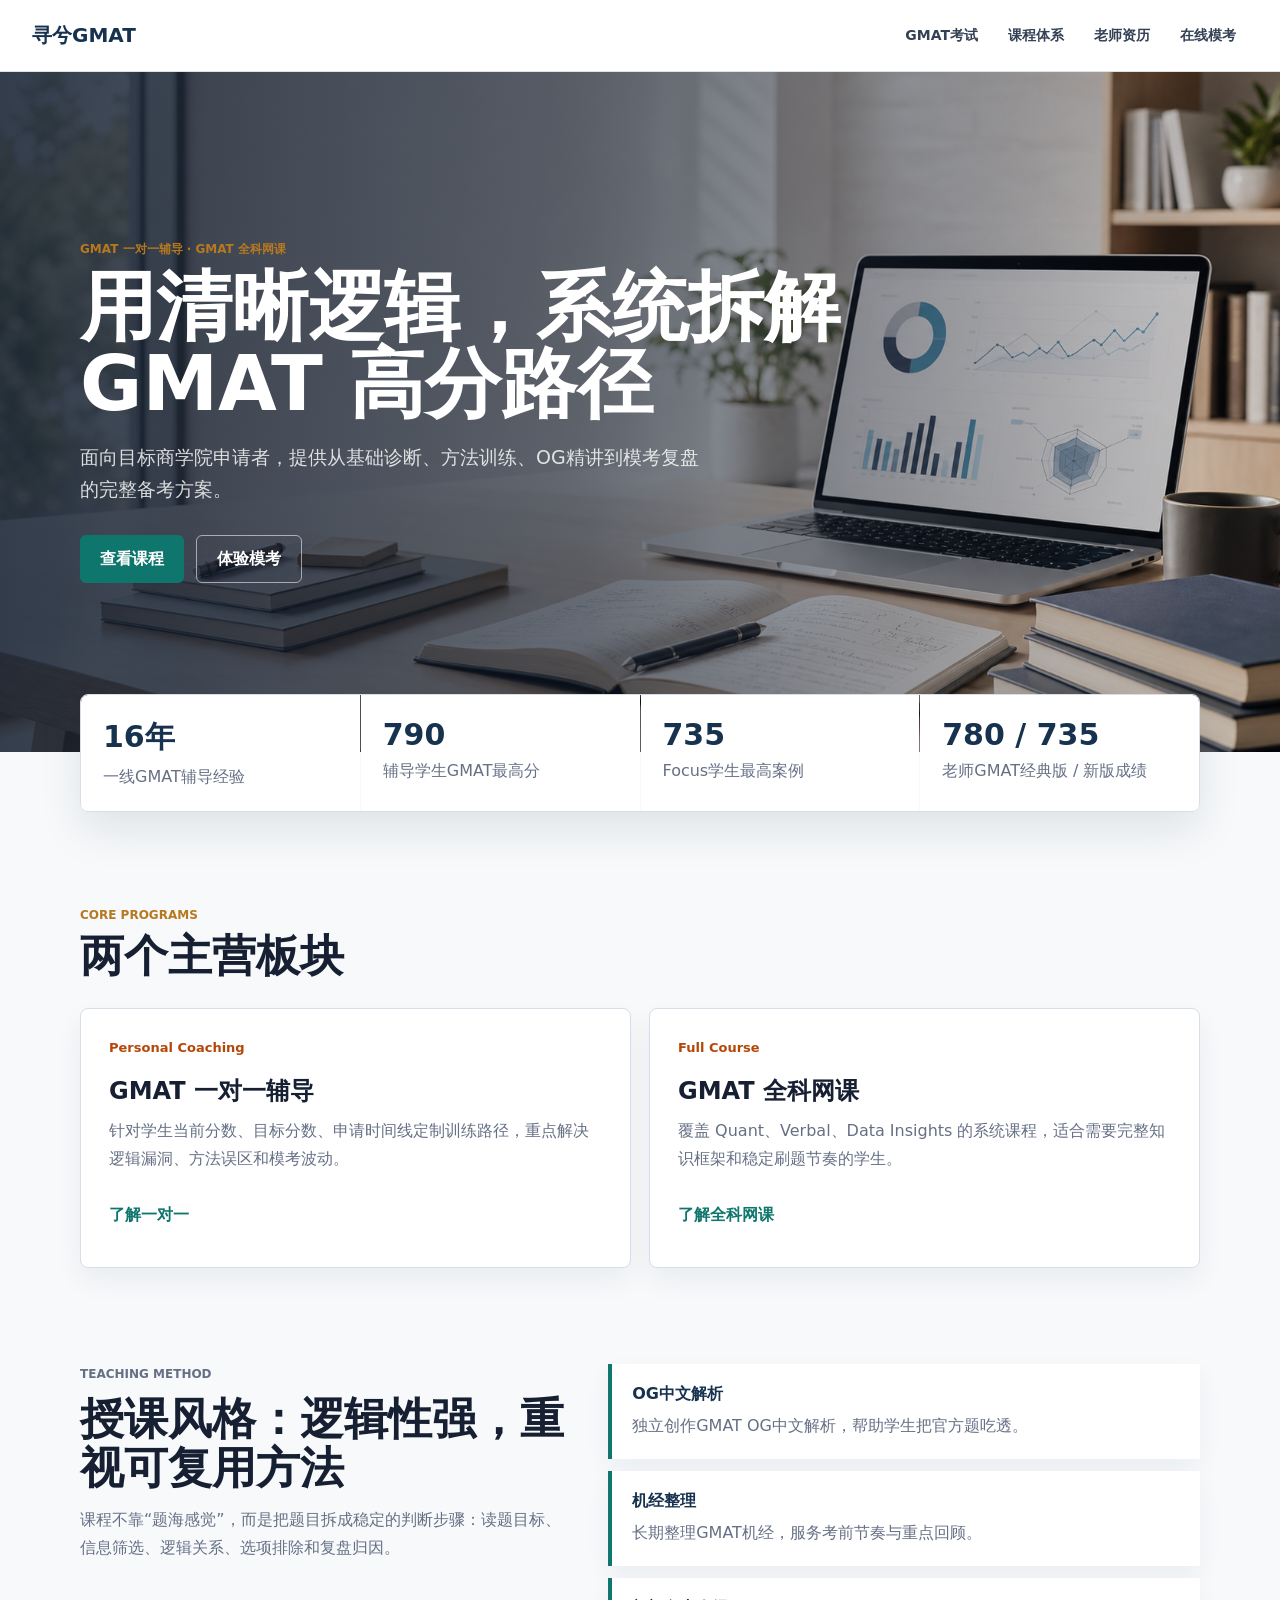
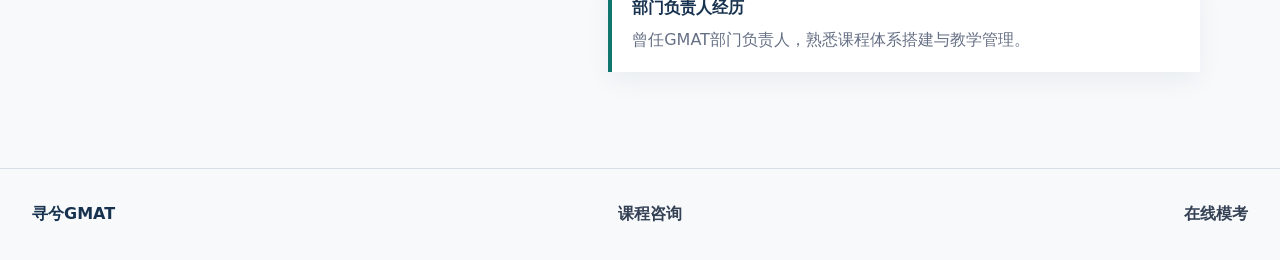
==== commit 3b689218: "Revert "Update course page to score improvement positioning" This reverts commit eb374a9e7ce62b2d23f" ====
--- a/index.html
+++ b/index.html
@@ -3,7 +3,7 @@
   <head>
     <meta charset="utf-8">
     <meta name="viewport" content="width=device-width, initial-scale=1">
-    <title>GMAT 高分备考 | 提分课程与全科网课</title>
+    <title>GMAT 高分备考 | 一对一辅导与全科网课</title>
     <link rel="stylesheet" href="site.css">
   </head>
   <body>
@@ -11,7 +11,7 @@
       <a class="brand" href="index.html">寻兮GMAT</a>
       <nav class="site-nav" aria-label="主导航">
         <a href="gmat.html">GMAT考试</a>
-        <a href="courses.html">提分课程</a>
+        <a href="courses.html">课程体系</a>
         <a href="teacher.html">老师资历</a>
         <a href="practice.html">在线模考</a>
       </nav>
@@ -22,7 +22,7 @@
         <img class="hero-image" src="assets/gmat-hero.png" alt="GMAT备考学习桌面">
         <div class="hero-overlay"></div>
         <div class="hero-content">
-          <p class="eyebrow">GMAT 提分课程 · GMAT 全科网课</p>
+          <p class="eyebrow">GMAT 一对一辅导 · GMAT 全科网课</p>
           <h1>用清晰逻辑，系统拆解 GMAT 高分路径</h1>
           <p class="hero-copy">
             面向目标商学院申请者，提供从基础诊断、方法训练、OG精讲到模考复盘的完整备考方案。
@@ -61,9 +61,9 @@
         <div class="program-grid">
           <article class="program-card">
             <span class="program-kicker">Personal Coaching</span>
-            <h3>GMAT 提分课程</h3>
+            <h3>GMAT 一对一辅导</h3>
             <p>针对学生当前分数、目标分数、申请时间线定制训练路径，重点解决逻辑漏洞、方法误区和模考波动。</p>
-            <a href="courses.html#one-on-one">了解提分课程</a>
+            <a href="courses.html#one-on-one">了解一对一</a>
           </article>
           <article class="program-card">
             <span class="program-kicker">Full Course</span>
--- a/site.css
+++ b/site.css
@@ -454,7 +454,7 @@
   margin-bottom: 76px;
 }
 
-.scoreboard-card,
+.coach-card,
 .support-card {
   padding: 24px;
   border: 1px solid var(--line);
@@ -463,14 +463,14 @@
   box-shadow: 0 12px 28px rgba(23, 32, 51, 0.06);
 }
 
-.scoreboard-card {
+.coach-card {
   grid-row: span 3;
   min-height: 460px;
   padding: 34px;
-  background: linear-gradient(135deg, #ffffff 0%, #f7fbff 48%, #eef8f6 100%);
-}
-
-.scoreboard-card h3 {
+  background: linear-gradient(135deg, #ffffff 0%, #f7fbff 50%, #fff7ed 100%);
+}
+
+.coach-card h3 {
   max-width: 680px;
   margin-bottom: 14px;
   color: var(--navy);
@@ -478,48 +478,55 @@
   line-height: 1.12;
 }
 
-.scoreboard-card > p {
+.coach-card p {
   max-width: 720px;
   color: var(--muted);
   line-height: 1.75;
 }
 
-.scoreboard-list {
-  display: grid;
-  grid-template-columns: repeat(2, minmax(0, 1fr));
-  gap: 14px;
+.coach-stats {
+  display: grid;
+  grid-template-columns: repeat(4, minmax(0, 1fr));
+  gap: 10px;
   margin: 28px 0;
 }
 
-.scoreboard-list div {
-  min-height: 154px;
-  padding: 20px;
+.coach-stats div {
+  min-height: 104px;
+  padding: 14px;
   border-radius: 8px;
   background: rgba(255, 255, 255, 0.82);
   border: 1px solid rgba(216, 222, 232, 0.9);
 }
 
-.scoreboard-list span {
+.coach-stats strong {
   display: block;
-  margin-bottom: 10px;
-  color: var(--coral);
-  font-size: 12px;
-  font-weight: 900;
-  text-transform: uppercase;
-}
-
-.scoreboard-list strong {
-  display: block;
-  margin-bottom: 10px;
+  margin-bottom: 8px;
   color: var(--teal);
-  font-size: clamp(42px, 6vw, 66px);
-  line-height: 0.95;
-}
-
-.scoreboard-list p {
+  font-size: 30px;
+}
+
+.coach-stats span {
+  color: var(--muted);
+  font-size: 13px;
+  line-height: 1.4;
+}
+
+.coach-card ul {
+  display: grid;
+  grid-template-columns: repeat(2, minmax(0, 1fr));
+  gap: 10px;
   margin: 0;
-  color: var(--muted);
-  line-height: 1.45;
+  padding: 0;
+  list-style: none;
+}
+
+.coach-card li {
+  padding: 13px 14px;
+  border-radius: 6px;
+  background: rgba(23, 50, 79, 0.08);
+  color: #263345;
+  font-weight: 800;
 }
 
 .support-card {
@@ -753,7 +760,8 @@
   .course-detail,
   .advantage-strip,
   .coach-grid,
-  .scoreboard-list,
+  .coach-stats,
+  .coach-card ul,
   .student-grid,
   .schedule-panel,
   .service-grid,
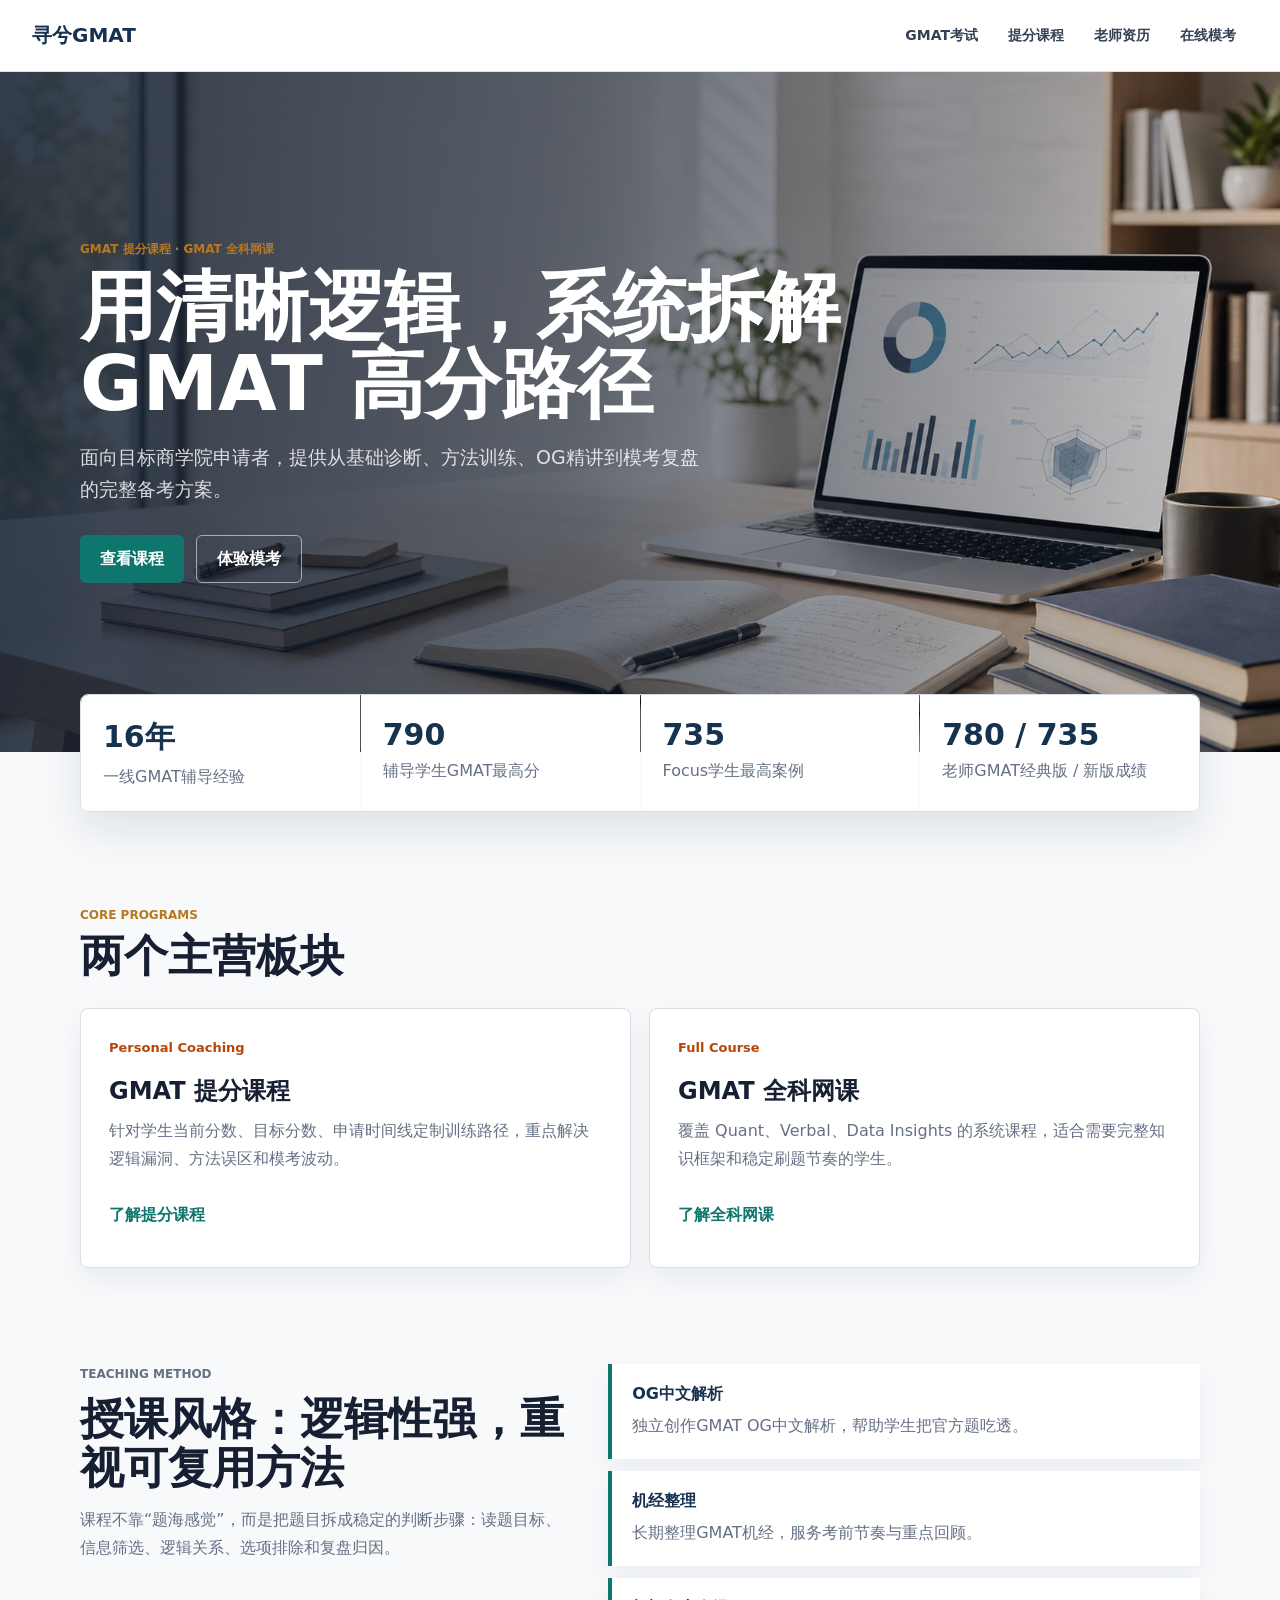
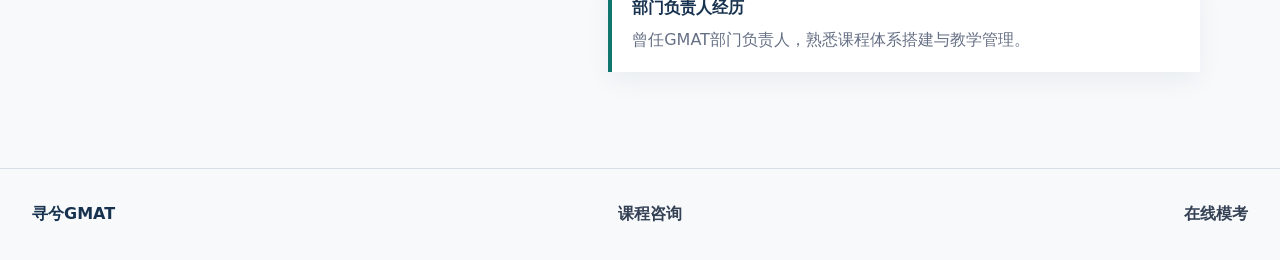
==== commit f1044510: "Revert "Revert "Update course page to score improvement positioning"" This reverts commit 3b68921802" ====
--- a/index.html
+++ b/index.html
@@ -3,7 +3,7 @@
   <head>
     <meta charset="utf-8">
     <meta name="viewport" content="width=device-width, initial-scale=1">
-    <title>GMAT 高分备考 | 一对一辅导与全科网课</title>
+    <title>GMAT 高分备考 | 提分课程与全科网课</title>
     <link rel="stylesheet" href="site.css">
   </head>
   <body>
@@ -11,7 +11,7 @@
       <a class="brand" href="index.html">寻兮GMAT</a>
       <nav class="site-nav" aria-label="主导航">
         <a href="gmat.html">GMAT考试</a>
-        <a href="courses.html">课程体系</a>
+        <a href="courses.html">提分课程</a>
         <a href="teacher.html">老师资历</a>
         <a href="practice.html">在线模考</a>
       </nav>
@@ -22,7 +22,7 @@
         <img class="hero-image" src="assets/gmat-hero.png" alt="GMAT备考学习桌面">
         <div class="hero-overlay"></div>
         <div class="hero-content">
-          <p class="eyebrow">GMAT 一对一辅导 · GMAT 全科网课</p>
+          <p class="eyebrow">GMAT 提分课程 · GMAT 全科网课</p>
           <h1>用清晰逻辑，系统拆解 GMAT 高分路径</h1>
           <p class="hero-copy">
             面向目标商学院申请者，提供从基础诊断、方法训练、OG精讲到模考复盘的完整备考方案。
@@ -61,9 +61,9 @@
         <div class="program-grid">
           <article class="program-card">
             <span class="program-kicker">Personal Coaching</span>
-            <h3>GMAT 一对一辅导</h3>
+            <h3>GMAT 提分课程</h3>
             <p>针对学生当前分数、目标分数、申请时间线定制训练路径，重点解决逻辑漏洞、方法误区和模考波动。</p>
-            <a href="courses.html#one-on-one">了解一对一</a>
+            <a href="courses.html#one-on-one">了解提分课程</a>
           </article>
           <article class="program-card">
             <span class="program-kicker">Full Course</span>
--- a/site.css
+++ b/site.css
@@ -454,7 +454,7 @@
   margin-bottom: 76px;
 }
 
-.coach-card,
+.scoreboard-card,
 .support-card {
   padding: 24px;
   border: 1px solid var(--line);
@@ -463,14 +463,14 @@
   box-shadow: 0 12px 28px rgba(23, 32, 51, 0.06);
 }
 
-.coach-card {
+.scoreboard-card {
   grid-row: span 3;
   min-height: 460px;
   padding: 34px;
-  background: linear-gradient(135deg, #ffffff 0%, #f7fbff 50%, #fff7ed 100%);
-}
-
-.coach-card h3 {
+  background: linear-gradient(135deg, #ffffff 0%, #f7fbff 48%, #eef8f6 100%);
+}
+
+.scoreboard-card h3 {
   max-width: 680px;
   margin-bottom: 14px;
   color: var(--navy);
@@ -478,55 +478,48 @@
   line-height: 1.12;
 }
 
-.coach-card p {
+.scoreboard-card > p {
   max-width: 720px;
   color: var(--muted);
   line-height: 1.75;
 }
 
-.coach-stats {
-  display: grid;
-  grid-template-columns: repeat(4, minmax(0, 1fr));
-  gap: 10px;
+.scoreboard-list {
+  display: grid;
+  grid-template-columns: repeat(2, minmax(0, 1fr));
+  gap: 14px;
   margin: 28px 0;
 }
 
-.coach-stats div {
-  min-height: 104px;
-  padding: 14px;
+.scoreboard-list div {
+  min-height: 154px;
+  padding: 20px;
   border-radius: 8px;
   background: rgba(255, 255, 255, 0.82);
   border: 1px solid rgba(216, 222, 232, 0.9);
 }
 
-.coach-stats strong {
-  display: block;
-  margin-bottom: 8px;
+.scoreboard-list span {
+  display: block;
+  margin-bottom: 10px;
+  color: var(--coral);
+  font-size: 12px;
+  font-weight: 900;
+  text-transform: uppercase;
+}
+
+.scoreboard-list strong {
+  display: block;
+  margin-bottom: 10px;
   color: var(--teal);
-  font-size: 30px;
-}
-
-.coach-stats span {
-  color: var(--muted);
-  font-size: 13px;
-  line-height: 1.4;
-}
-
-.coach-card ul {
-  display: grid;
-  grid-template-columns: repeat(2, minmax(0, 1fr));
-  gap: 10px;
+  font-size: clamp(42px, 6vw, 66px);
+  line-height: 0.95;
+}
+
+.scoreboard-list p {
   margin: 0;
-  padding: 0;
-  list-style: none;
-}
-
-.coach-card li {
-  padding: 13px 14px;
-  border-radius: 6px;
-  background: rgba(23, 50, 79, 0.08);
-  color: #263345;
-  font-weight: 800;
+  color: var(--muted);
+  line-height: 1.45;
 }
 
 .support-card {
@@ -760,8 +753,7 @@
   .course-detail,
   .advantage-strip,
   .coach-grid,
-  .coach-stats,
-  .coach-card ul,
+  .scoreboard-list,
   .student-grid,
   .schedule-panel,
   .service-grid,
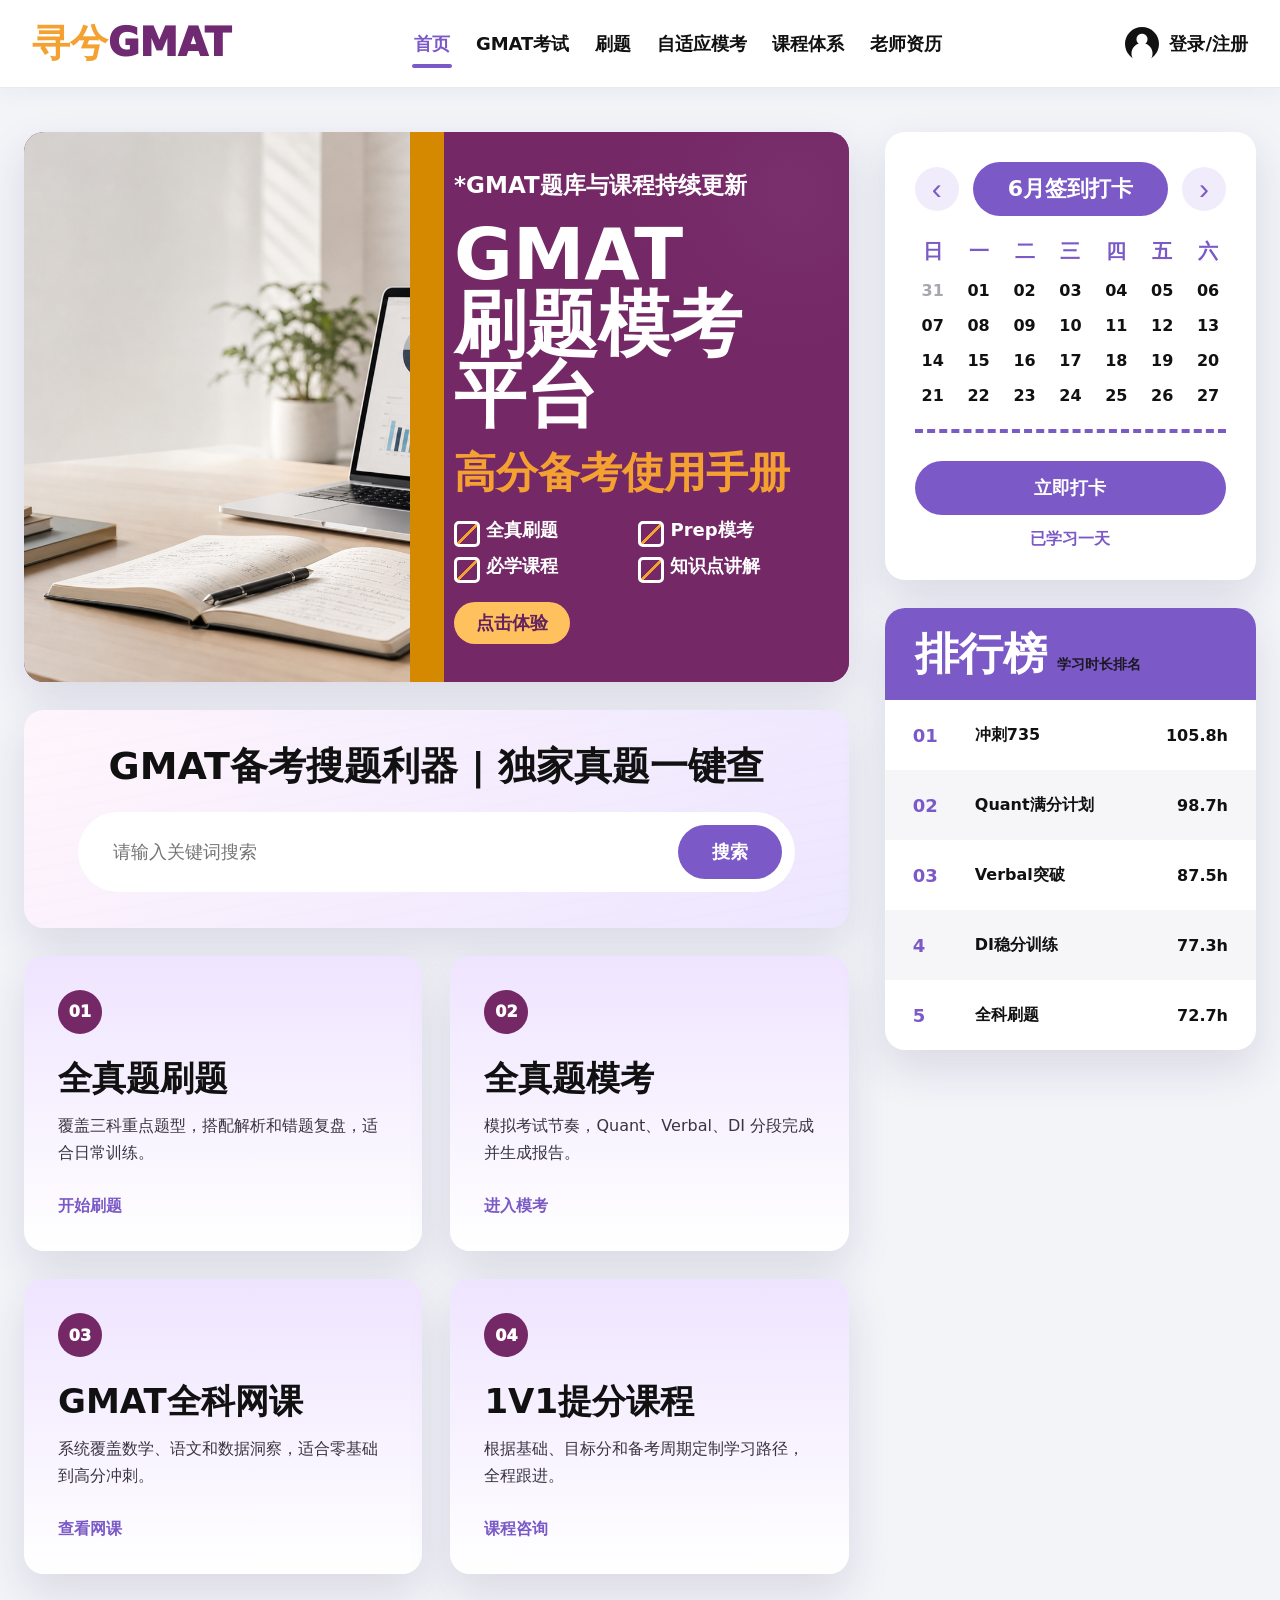
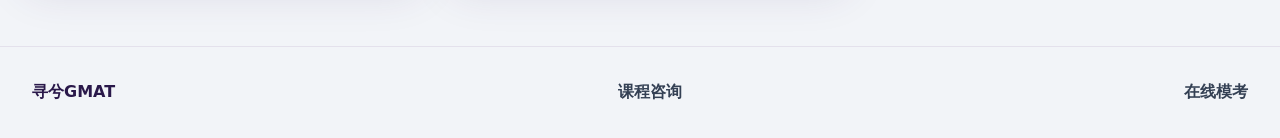
==== commit 36a9ba2a: "Restyle site with platform dashboard layout" ====
--- a/index.html
+++ b/index.html
@@ -6,96 +6,106 @@
     <title>GMAT 高分备考 | 提分课程与全科网课</title>
     <link rel="stylesheet" href="site.css">
   </head>
-  <body>
+  <body class="platform-skin">
     <header class="site-header">
-      <a class="brand" href="index.html">寻兮GMAT</a>
+      <a class="brand" href="index.html"><span>寻兮</span>GMAT</a>
       <nav class="site-nav" aria-label="主导航">
+        <a class="active" href="index.html">首页</a>
         <a href="gmat.html">GMAT考试</a>
-        <a href="courses.html">提分课程</a>
+        <a href="practice.html">刷题</a>
+        <a href="practice.html">自适应模考</a>
+        <a href="courses.html">课程体系</a>
         <a href="teacher.html">老师资历</a>
-        <a href="practice.html">在线模考</a>
       </nav>
+      <a class="login-link" href="courses.html">登录/注册</a>
     </header>
 
-    <main>
-      <section class="hero">
-        <img class="hero-image" src="assets/gmat-hero.png" alt="GMAT备考学习桌面">
-        <div class="hero-overlay"></div>
-        <div class="hero-content">
-          <p class="eyebrow">GMAT 提分课程 · GMAT 全科网课</p>
-          <h1>用清晰逻辑，系统拆解 GMAT 高分路径</h1>
-          <p class="hero-copy">
-            面向目标商学院申请者，提供从基础诊断、方法训练、OG精讲到模考复盘的完整备考方案。
-          </p>
-          <div class="hero-actions">
-            <a class="primary-link" href="courses.html">查看课程</a>
-            <a class="secondary-link" href="practice.html">体验模考</a>
-          </div>
+    <main class="home-page">
+      <section class="home-layout">
+        <div class="home-main">
+          <section class="platform-hero">
+            <div class="hero-photo">
+              <img src="assets/gmat-hero.png" alt="GMAT备考学习桌面">
+            </div>
+            <div class="hero-poster">
+              <p>*GMAT题库与课程持续更新</p>
+              <h1>GMAT<br>刷题模考平台</h1>
+              <h2>高分备考使用手册</h2>
+              <div class="poster-checks">
+                <span>全真刷题</span>
+                <span>Prep模考</span>
+                <span>必学课程</span>
+                <span>知识点讲解</span>
+              </div>
+              <a href="practice.html">点击体验</a>
+            </div>
+          </section>
+
+          <section class="search-panel">
+            <h2>GMAT备考搜题利器 | 独家真题一键查</h2>
+            <form class="search-box" action="practice.html">
+              <input type="search" placeholder="请输入关键词搜索">
+              <button type="submit">搜索</button>
+            </form>
+          </section>
+
+          <section class="tool-grid" aria-label="学习工具">
+            <article>
+              <span>01</span>
+              <h3>全真题刷题</h3>
+              <p>覆盖三科重点题型，搭配解析和错题复盘，适合日常训练。</p>
+              <a href="practice.html">开始刷题</a>
+            </article>
+            <article>
+              <span>02</span>
+              <h3>全真题模考</h3>
+              <p>模拟考试节奏，Quant、Verbal、DI 分段完成并生成报告。</p>
+              <a href="practice.html">进入模考</a>
+            </article>
+            <article>
+              <span>03</span>
+              <h3>GMAT全科网课</h3>
+              <p>系统覆盖数学、语文和数据洞察，适合零基础到高分冲刺。</p>
+              <a href="courses.html#online-course">查看网课</a>
+            </article>
+            <article>
+              <span>04</span>
+              <h3>1V1提分课程</h3>
+              <p>根据基础、目标分和备考周期定制学习路径，全程跟进。</p>
+              <a href="courses.html#one-on-one">课程咨询</a>
+            </article>
+          </section>
         </div>
-      </section>
 
-      <section class="stats-band">
-        <div>
-          <strong>16年</strong>
-          <span>一线GMAT辅导经验</span>
-        </div>
-        <div>
-          <strong>790</strong>
-          <span>辅导学生GMAT最高分</span>
-        </div>
-        <div>
-          <strong>735</strong>
-          <span>Focus学生最高案例</span>
-        </div>
-        <div>
-          <strong>780 / 735</strong>
-          <span>老师GMAT经典版 / 新版成绩</span>
-        </div>
-      </section>
+        <aside class="home-sidebar" aria-label="学习侧栏">
+          <section class="checkin-card">
+            <div class="checkin-title">
+              <button type="button">‹</button>
+              <strong>6月签到打卡</strong>
+              <button type="button">›</button>
+            </div>
+            <div class="calendar-grid" aria-label="六月签到日历">
+              <span>日</span><span>一</span><span>二</span><span>三</span><span>四</span><span>五</span><span>六</span>
+              <em>31</em><b>01</b><b>02</b><b>03</b><b>04</b><b>05</b><b>06</b>
+              <b>07</b><b>08</b><b>09</b><b>10</b><b>11</b><b>12</b><b>13</b>
+              <b>14</b><b>15</b><b>16</b><b>17</b><b>18</b><b>19</b><b>20</b>
+              <b>21</b><b>22</b><b>23</b><b>24</b><b>25</b><b>26</b><b>27</b>
+            </div>
+            <a href="practice.html">立即打卡</a>
+            <p>已学习一天</p>
+          </section>
 
-      <section class="section-wrap">
-        <div class="section-head">
-          <p class="eyebrow">Core Programs</p>
-          <h2>两个主营板块</h2>
-        </div>
-        <div class="program-grid">
-          <article class="program-card">
-            <span class="program-kicker">Personal Coaching</span>
-            <h3>GMAT 提分课程</h3>
-            <p>针对学生当前分数、目标分数、申请时间线定制训练路径，重点解决逻辑漏洞、方法误区和模考波动。</p>
-            <a href="courses.html#one-on-one">了解提分课程</a>
-          </article>
-          <article class="program-card">
-            <span class="program-kicker">Full Course</span>
-            <h3>GMAT 全科网课</h3>
-            <p>覆盖 Quant、Verbal、Data Insights 的系统课程，适合需要完整知识框架和稳定刷题节奏的学生。</p>
-            <a href="courses.html#online-course">了解全科网课</a>
-          </article>
-        </div>
-      </section>
-
-      <section class="split-section">
-        <div>
-          <p class="eyebrow">Teaching Method</p>
-          <h2>授课风格：逻辑性强，重视可复用方法</h2>
-          <p>
-            课程不靠“题海感觉”，而是把题目拆成稳定的判断步骤：读题目标、信息筛选、逻辑关系、选项排除和复盘归因。
-          </p>
-        </div>
-        <div class="feature-list">
-          <div>
-            <strong>OG中文解析</strong>
-            <span>独立创作GMAT OG中文解析，帮助学生把官方题吃透。</span>
-          </div>
-          <div>
-            <strong>机经整理</strong>
-            <span>长期整理GMAT机经，服务考前节奏与重点回顾。</span>
-          </div>
-          <div>
-            <strong>部门负责人经历</strong>
-            <span>曾任GMAT部门负责人，熟悉课程体系搭建与教学管理。</span>
-          </div>
-        </div>
+          <section class="ranking-card">
+            <h2>排行榜 <span>学习时长排名</span></h2>
+            <ol>
+              <li><strong>01</strong><span>冲刺735</span><em>105.8h</em></li>
+              <li><strong>02</strong><span>Quant满分计划</span><em>98.7h</em></li>
+              <li><strong>03</strong><span>Verbal突破</span><em>87.5h</em></li>
+              <li><strong>4</strong><span>DI稳分训练</span><em>77.3h</em></li>
+              <li><strong>5</strong><span>全科刷题</span><em>72.7h</em></li>
+            </ol>
+          </section>
+        </aside>
       </section>
     </main>
 
--- a/site.css
+++ b/site.css
@@ -1,14 +1,16 @@
 :root {
-  --ink: #172033;
-  --muted: #667085;
-  --line: #d8dee8;
+  --ink: #17131f;
+  --muted: #6f6b7d;
+  --line: #e4e1ec;
   --paper: #ffffff;
-  --soft: #f4f7fa;
-  --teal: #0f766e;
-  --navy: #17324f;
-  --gold: #b7791f;
-  --coral: #b54708;
-  --shadow: 0 18px 44px rgba(23, 32, 51, 0.1);
+  --soft: #f3f5fa;
+  --teal: #7a58c2;
+  --navy: #2a184a;
+  --gold: #f5a132;
+  --coral: #f45b3f;
+  --purple: #7b5ac7;
+  --plum: #742866;
+  --shadow: 0 18px 44px rgba(62, 42, 104, 0.13);
 }
 
 * {
@@ -17,7 +19,7 @@
 
 body {
   margin: 0;
-  background: #f7f9fb;
+  background: #f2f4f8;
   color: var(--ink);
   font-family: Inter, ui-sans-serif, system-ui, -apple-system, BlinkMacSystemFont, "Segoe UI", sans-serif;
 }
@@ -34,40 +36,429 @@
   display: flex;
   align-items: center;
   justify-content: space-between;
-  gap: 24px;
-  min-height: 72px;
-  padding: 0 32px;
-  border-bottom: 1px solid rgba(216, 222, 232, 0.85);
-  background: rgba(255, 255, 255, 0.94);
-  backdrop-filter: blur(12px);
+  gap: 28px;
+  min-height: 88px;
+  padding: 0 max(32px, calc((100vw - 1600px) / 2 + 32px));
+  border-bottom: 1px solid #ebe8f3;
+  background: rgba(255, 255, 255, 0.98);
+  box-shadow: 0 6px 18px rgba(62, 42, 104, 0.04);
 }
 
 .brand {
-  color: var(--navy);
-  font-size: 20px;
-  font-weight: 900;
+  color: #6f2a72;
+  font-size: clamp(28px, 3vw, 42px);
+  font-weight: 950;
+  line-height: 1;
+  white-space: nowrap;
+}
+
+.brand span {
+  color: var(--gold);
 }
 
 .site-nav {
   display: flex;
   align-items: center;
-  gap: 6px;
+  gap: clamp(12px, 2vw, 34px);
   flex-wrap: wrap;
-  justify-content: flex-end;
+  justify-content: center;
+  flex: 1;
 }
 
 .site-nav a {
-  padding: 10px 12px;
-  border-radius: 6px;
-  color: #344054;
-  font-size: 14px;
-  font-weight: 750;
+  position: relative;
+  padding: 26px 0;
+  color: #111111;
+  font-size: 18px;
+  font-weight: 850;
+}
+
+.site-nav a::after {
+  content: "";
+  position: absolute;
+  left: 50%;
+  bottom: 14px;
+  width: 0;
+  height: 4px;
+  border-radius: 999px;
+  background: var(--purple);
+  transform: translateX(-50%);
+  transition: width 0.18s ease;
 }
 
 .site-nav a:hover,
 .site-nav a.active {
-  background: #e8f4f2;
-  color: var(--teal);
+  color: var(--purple);
+}
+
+.site-nav a:hover::after,
+.site-nav a.active::after {
+  width: 40px;
+}
+
+.login-link {
+  display: inline-flex;
+  align-items: center;
+  gap: 10px;
+  color: #111111;
+  font-size: 18px;
+  font-weight: 850;
+  white-space: nowrap;
+}
+
+.login-link::before {
+  content: "";
+  width: 34px;
+  height: 34px;
+  border-radius: 50%;
+  background:
+    radial-gradient(circle at 50% 36%, #ffffff 0 5px, transparent 6px),
+    radial-gradient(circle at 50% 78%, #ffffff 0 10px, transparent 11px),
+    #111111;
+}
+
+.home-page {
+  width: min(1600px, calc(100vw - 48px));
+  margin: 0 auto;
+  padding: 44px 0 72px;
+}
+
+.home-layout {
+  display: grid;
+  grid-template-columns: minmax(0, 1fr) minmax(330px, 0.45fr);
+  gap: 36px;
+  align-items: start;
+}
+
+.home-main,
+.home-sidebar {
+  display: grid;
+  gap: 28px;
+}
+
+.platform-hero {
+  display: grid;
+  grid-template-columns: minmax(330px, 0.88fr) minmax(0, 1fr);
+  min-height: 500px;
+  overflow: hidden;
+  border-radius: 20px;
+  background: var(--plum);
+  box-shadow: var(--shadow);
+}
+
+.hero-photo {
+  min-height: 100%;
+  background: #d9dee9;
+}
+
+.hero-photo img {
+  width: 100%;
+  height: 100%;
+  display: block;
+  object-fit: cover;
+}
+
+.hero-poster {
+  position: relative;
+  display: grid;
+  align-content: center;
+  padding: 38px 44px;
+  background:
+    linear-gradient(135deg, rgba(116, 40, 102, 0.95), rgba(116, 40, 102, 0.82)),
+    radial-gradient(circle at 86% 10%, rgba(255, 255, 255, 0.32), transparent 26%);
+  color: #ffffff;
+}
+
+.hero-poster::before {
+  content: "";
+  position: absolute;
+  left: 0;
+  top: 0;
+  width: 34px;
+  height: 100%;
+  background: #d58900;
+}
+
+.hero-poster p {
+  margin-bottom: 18px;
+  font-size: clamp(18px, 1.8vw, 25px);
+  font-weight: 900;
+}
+
+.hero-poster h1 {
+  margin: 0 0 20px;
+  max-width: none;
+  font-size: clamp(50px, 5.6vw, 76px);
+  line-height: 0.98;
+  letter-spacing: 0;
+}
+
+.hero-poster h2 {
+  margin-bottom: 22px;
+  color: var(--gold);
+  font-size: clamp(28px, 3.3vw, 42px);
+}
+
+.poster-checks {
+  display: grid;
+  grid-template-columns: repeat(2, minmax(0, 1fr));
+  gap: 12px 18px;
+  margin-bottom: 24px;
+}
+
+.poster-checks span {
+  position: relative;
+  padding-left: 32px;
+  font-size: 18px;
+  font-weight: 900;
+}
+
+.poster-checks span::before {
+  content: "";
+  position: absolute;
+  left: 0;
+  top: 3px;
+  width: 20px;
+  height: 20px;
+  border: 3px solid #ffffff;
+  border-radius: 5px;
+  background: linear-gradient(135deg, transparent 45%, var(--gold) 46% 56%, transparent 57%);
+}
+
+.hero-poster a {
+  justify-self: start;
+  display: inline-flex;
+  align-items: center;
+  min-height: 42px;
+  padding: 0 22px;
+  border-radius: 999px;
+  background: #ffc15d;
+  color: #64235d;
+  font-size: 18px;
+  font-weight: 950;
+}
+
+.search-panel {
+  padding: 36px 54px;
+  border-radius: 20px;
+  background:
+    linear-gradient(135deg, rgba(255, 245, 252, 0.94), rgba(235, 228, 255, 0.94)),
+    repeating-linear-gradient(-10deg, rgba(123, 90, 199, 0.12) 0 3px, transparent 3px 18px);
+  box-shadow: var(--shadow);
+}
+
+.search-panel h2 {
+  margin-bottom: 24px;
+  text-align: center;
+  color: #111111;
+  font-size: clamp(26px, 3vw, 38px);
+}
+
+.search-box {
+  display: grid;
+  grid-template-columns: 1fr auto;
+  gap: 12px;
+  padding: 8px;
+  border-radius: 999px;
+  background: #ffffff;
+  border: 5px solid rgba(255, 255, 255, 0.72);
+}
+
+.search-box input {
+  min-width: 0;
+  border: 0;
+  padding: 0 22px;
+  color: #111111;
+  font: inherit;
+  font-size: 18px;
+  outline: none;
+}
+
+.search-box button,
+.checkin-card a {
+  border: 0;
+  min-height: 54px;
+  padding: 0 34px;
+  border-radius: 999px;
+  background: var(--purple);
+  color: #ffffff;
+  font: inherit;
+  font-size: 18px;
+  font-weight: 900;
+}
+
+.tool-grid {
+  display: grid;
+  grid-template-columns: repeat(2, minmax(0, 1fr));
+  gap: 28px;
+}
+
+.tool-grid article {
+  min-height: 250px;
+  padding: 34px;
+  border-radius: 20px;
+  background: linear-gradient(180deg, #efe4ff, #ffffff);
+  box-shadow: var(--shadow);
+}
+
+.tool-grid span {
+  display: inline-grid;
+  place-items: center;
+  width: 44px;
+  height: 44px;
+  margin-bottom: 22px;
+  border-radius: 50%;
+  background: var(--plum);
+  color: #ffffff;
+  font-weight: 950;
+}
+
+.tool-grid h3 {
+  color: #111111;
+  font-size: clamp(26px, 3vw, 34px);
+}
+
+.tool-grid p {
+  color: #393343;
+  line-height: 1.7;
+}
+
+.tool-grid a {
+  display: inline-flex;
+  margin-top: 14px;
+  color: var(--purple);
+  font-weight: 950;
+}
+
+.checkin-card,
+.ranking-card {
+  overflow: hidden;
+  border-radius: 20px;
+  background: #ffffff;
+  box-shadow: var(--shadow);
+}
+
+.checkin-card {
+  padding: 30px;
+}
+
+.checkin-title {
+  display: grid;
+  grid-template-columns: auto 1fr auto;
+  gap: 14px;
+  align-items: center;
+  margin-bottom: 22px;
+}
+
+.checkin-title strong {
+  min-height: 54px;
+  display: grid;
+  place-items: center;
+  border-radius: 999px;
+  background: var(--purple);
+  color: #ffffff;
+  font-size: 22px;
+}
+
+.checkin-title button {
+  border: 0;
+  width: 44px;
+  height: 44px;
+  border-radius: 999px;
+  background: #f1ecfb;
+  color: var(--purple);
+  font-size: 30px;
+}
+
+.calendar-grid {
+  display: grid;
+  grid-template-columns: repeat(7, 1fr);
+  gap: 16px 10px;
+  padding-bottom: 24px;
+  border-bottom: 4px dashed var(--purple);
+  text-align: center;
+}
+
+.calendar-grid span {
+  color: var(--purple);
+  font-size: 20px;
+  font-weight: 900;
+}
+
+.calendar-grid b,
+.calendar-grid em {
+  color: #111111;
+  font-style: normal;
+  font-weight: 650;
+}
+
+.calendar-grid em {
+  color: #a7a7b2;
+}
+
+.checkin-card a {
+  display: grid;
+  place-items: center;
+  margin-top: 28px;
+}
+
+.checkin-card p {
+  margin: 14px 0 0;
+  color: var(--purple);
+  text-align: center;
+  font-weight: 850;
+}
+
+.ranking-card h2 {
+  display: flex;
+  gap: 10px;
+  align-items: baseline;
+  margin: 0;
+  padding: 22px 30px;
+  background: var(--purple);
+  color: #ffffff;
+}
+
+.ranking-card h2 span {
+  font-size: 14px;
+  opacity: 0.9;
+}
+
+.ranking-card ol {
+  display: grid;
+  gap: 0;
+  margin: 0;
+  padding: 0;
+  list-style: none;
+}
+
+.ranking-card li {
+  display: grid;
+  grid-template-columns: 48px 1fr auto;
+  gap: 14px;
+  align-items: center;
+  min-height: 70px;
+  padding: 0 28px;
+}
+
+.ranking-card li:nth-child(even) {
+  background: #f6f6f9;
+}
+
+.ranking-card strong {
+  color: var(--purple);
+  font-size: 18px;
+}
+
+.ranking-card span {
+  color: #111111;
+  font-weight: 800;
+}
+
+.ranking-card em {
+  color: #111111;
+  font-style: normal;
+  font-weight: 850;
 }
 
 .hero {
@@ -345,39 +736,27 @@
 .advantage-strip {
   display: grid;
   grid-template-columns: repeat(4, minmax(0, 1fr));
-  gap: 14px;
-  margin-top: 18px;
+  gap: 18px;
+  margin-top: 48px;
 }
 
 .advantage-strip article {
-  min-height: 168px;
-  padding: 22px;
-  border-radius: 8px;
-  background: #ffffff;
-  border: 1px solid rgba(216, 222, 232, 0.92);
-  box-shadow: 0 14px 34px rgba(23, 32, 51, 0.07);
-}
-
-.advantage-strip span {
-  display: inline-flex;
-  margin-bottom: 18px;
-  color: var(--coral);
-  font-size: 13px;
-  font-weight: 900;
+  display: grid;
+  place-items: center;
+  min-height: 150px;
+  padding: 20px;
+  border: 2px dashed rgba(181, 71, 8, 0.42);
+  border-radius: 999px;
+  background: #fffaf2;
+  box-shadow: none;
 }
 
 .advantage-strip strong {
   display: block;
-  margin-bottom: 8px;
-  color: var(--navy);
-  font-size: 25px;
-}
-
-.advantage-strip p {
   margin: 0;
-  color: var(--muted);
-  font-size: 15px;
-  line-height: 1.6;
+  color: var(--coral);
+  font-size: clamp(22px, 2.2vw, 30px);
+  font-weight: 900;
 }
 
 .page-hero h1,
@@ -650,6 +1029,220 @@
   font-weight: 750;
 }
 
+.online-course {
+  width: min(1120px, calc(100vw - 32px));
+  margin: 34px auto 0;
+  padding: 42px;
+  border: 1px solid #dbe7ff;
+  border-radius: 8px;
+  background:
+    linear-gradient(135deg, rgba(236, 243, 255, 0.96), rgba(255, 255, 255, 0.96) 48%, rgba(239, 250, 248, 0.96)),
+    repeating-linear-gradient(90deg, rgba(74, 111, 224, 0.08) 0 64px, transparent 64px 132px);
+  box-shadow: 0 16px 38px rgba(23, 32, 51, 0.08);
+}
+
+.online-hero {
+  display: grid;
+  grid-template-columns: minmax(0, 1fr) minmax(280px, 0.72fr);
+  gap: 28px;
+  align-items: center;
+  margin-bottom: 28px;
+}
+
+.online-hero h2 {
+  color: #1b2c4f;
+  font-size: clamp(34px, 5vw, 58px);
+}
+
+.online-hero p {
+  max-width: 640px;
+  color: #53627c;
+  font-size: 18px;
+  line-height: 1.75;
+}
+
+.online-tags {
+  display: flex;
+  flex-wrap: wrap;
+  gap: 12px;
+  margin-top: 22px;
+}
+
+.online-tags span {
+  padding: 10px 16px;
+  border-radius: 999px;
+  background: #ffffff;
+  color: #4169d8;
+  font-weight: 900;
+  box-shadow: 0 10px 22px rgba(65, 105, 216, 0.12);
+}
+
+.online-device {
+  min-height: 270px;
+  display: grid;
+  align-content: center;
+  justify-items: center;
+  padding: 28px;
+  border-radius: 8px;
+  background: linear-gradient(180deg, #4f77f2 0%, #6fc6d1 100%);
+  color: #ffffff;
+  text-align: center;
+  box-shadow: 0 18px 32px rgba(65, 105, 216, 0.24);
+}
+
+.online-device span {
+  font-size: clamp(42px, 6vw, 72px);
+  font-weight: 950;
+  line-height: 1;
+  text-shadow: 0 3px 0 rgba(17, 32, 64, 0.18);
+}
+
+.online-device strong {
+  margin: 14px 0 10px;
+  font-size: clamp(30px, 4vw, 44px);
+  line-height: 1.05;
+}
+
+.online-device em {
+  font-style: normal;
+  font-weight: 850;
+  opacity: 0.9;
+}
+
+.pain-grid,
+.online-grid {
+  display: grid;
+  gap: 16px;
+}
+
+.pain-grid {
+  grid-template-columns: repeat(3, minmax(0, 1fr));
+  margin-bottom: 28px;
+}
+
+.pain-grid article {
+  min-height: 150px;
+  padding: 24px;
+  border-radius: 8px;
+  background: #ffffff;
+  border: 1px solid rgba(219, 231, 255, 0.9);
+  box-shadow: 0 10px 24px rgba(65, 105, 216, 0.08);
+}
+
+.pain-grid strong {
+  display: inline-grid;
+  place-items: center;
+  width: 88px;
+  height: 88px;
+  margin-bottom: 14px;
+  border-radius: 50%;
+  background: linear-gradient(180deg, #4f77f2, #dce6ff);
+  color: #ffffff;
+  font-size: 22px;
+  font-weight: 950;
+}
+
+.pain-grid p,
+.online-grid p,
+.feature-list p,
+.memory-curve p {
+  color: #53627c;
+  line-height: 1.7;
+}
+
+.online-panel,
+.memory-curve {
+  margin-bottom: 28px;
+  padding: 30px;
+  border-radius: 8px;
+  background: #ffffff;
+  border: 1px solid rgba(219, 231, 255, 0.9);
+}
+
+.panel-title {
+  display: flex;
+  gap: 14px;
+  align-items: center;
+  margin-bottom: 18px;
+}
+
+.panel-title span,
+.online-grid span {
+  display: inline-grid;
+  place-items: center;
+  width: 38px;
+  height: 38px;
+  border-radius: 50%;
+  background: #4f77f2;
+  color: #ffffff;
+  font-size: 14px;
+  font-weight: 950;
+}
+
+.panel-title h3,
+.memory-curve h3 {
+  margin: 0;
+  color: #1b2c4f;
+  font-size: clamp(26px, 3.5vw, 38px);
+}
+
+.feature-list {
+  display: grid;
+  grid-template-columns: repeat(2, minmax(0, 1fr));
+  gap: 12px;
+}
+
+.feature-list p {
+  margin: 0;
+  padding: 16px 18px;
+  border-radius: 999px;
+  background: #edf3ff;
+  color: #263345;
+  font-weight: 780;
+}
+
+.online-grid {
+  grid-template-columns: repeat(2, minmax(0, 1fr));
+  margin-bottom: 28px;
+}
+
+.online-grid article {
+  min-height: 210px;
+  padding: 26px;
+  border-radius: 8px;
+  background: rgba(255, 255, 255, 0.86);
+  border: 1px solid rgba(219, 231, 255, 0.9);
+}
+
+.online-grid strong {
+  display: block;
+  margin: 16px 0 10px;
+  color: #1b2c4f;
+  font-size: 23px;
+}
+
+.memory-curve {
+  display: flex;
+  gap: 18px;
+  align-items: center;
+  justify-content: space-between;
+  margin-bottom: 0;
+  background: linear-gradient(135deg, #ffffff 0%, #edf3ff 100%);
+}
+
+.secondary-course-link {
+  display: inline-flex;
+  align-items: center;
+  justify-content: center;
+  min-height: 46px;
+  padding: 0 18px;
+  border-radius: 6px;
+  background: var(--coral);
+  color: #ffffff;
+  font-weight: 900;
+  white-space: nowrap;
+}
+
 .cta-band {
   margin-top: 40px;
   margin-bottom: 80px;
@@ -731,10 +1324,64 @@
     align-items: flex-start;
     flex-direction: column;
     padding: 16px;
+    min-height: auto;
   }
 
   .site-nav {
     justify-content: flex-start;
+    gap: 12px 18px;
+  }
+
+  .site-nav a {
+    padding: 8px 0 12px;
+    font-size: 15px;
+  }
+
+  .site-nav a::after {
+    bottom: 4px;
+  }
+
+  .login-link {
+    font-size: 15px;
+  }
+
+  .home-page {
+    width: min(100vw - 24px, 720px);
+    padding: 24px 0 48px;
+  }
+
+  .home-layout,
+  .platform-hero,
+  .tool-grid {
+    grid-template-columns: 1fr;
+  }
+
+  .platform-hero {
+    min-height: auto;
+  }
+
+  .hero-photo {
+    min-height: 260px;
+  }
+
+  .hero-poster,
+  .search-panel,
+  .tool-grid article,
+  .checkin-card {
+    padding: 24px;
+  }
+
+  .poster-checks {
+    grid-template-columns: 1fr;
+  }
+
+  .search-box {
+    grid-template-columns: 1fr;
+    border-radius: 18px;
+  }
+
+  .search-box input {
+    min-height: 50px;
   }
 
   .hero {
@@ -757,6 +1404,10 @@
   .student-grid,
   .schedule-panel,
   .service-grid,
+  .online-hero,
+  .pain-grid,
+  .feature-list,
+  .online-grid,
   .teacher-hero,
   .credentials-grid {
     grid-template-columns: 1fr;
@@ -776,4 +1427,23 @@
   .timeline-section {
     padding-top: 58px;
   }
-}
+
+  .online-course {
+    padding: 24px;
+  }
+
+  .online-device,
+  .pain-grid article,
+  .online-grid article {
+    min-height: auto;
+  }
+
+  .feature-list p {
+    border-radius: 8px;
+  }
+
+  .memory-curve {
+    align-items: flex-start;
+    flex-direction: column;
+  }
+}
